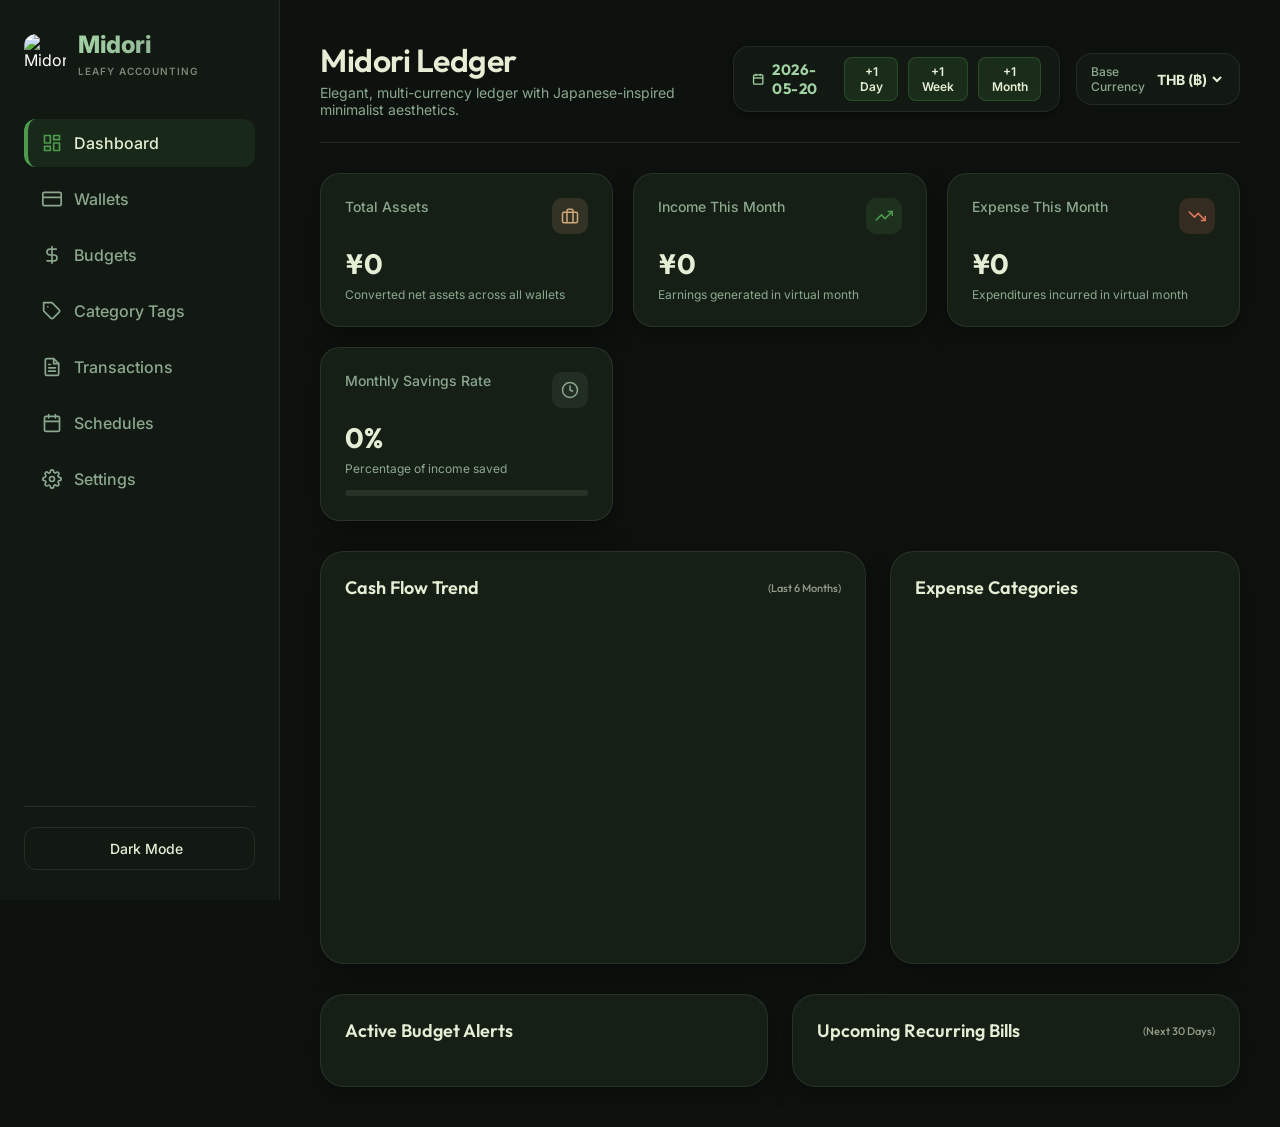
==== android-app/app/src/main/assets/index.html @ ab78cd18 "Update: favicon branding and responsive collapsible mobile sidebar" ====
<!DOCTYPE html>
<html lang="en">
<head>
  <meta charset="UTF-8">
  <meta name="viewport" content="width=device-width, initial-scale=1.0">
  <title>Midori — Premium Japanese-Style Finance Ledger</title>
  <link rel="icon" type="image/png" href="image/midori.png">
  <link rel="shortcut icon" type="image/png" href="image/midori.png">
  
  <!-- Progressive Web App Settings -->
  <link rel="manifest" href="manifest.json">
  <meta name="theme-color" content="#2d5a27">
  
  <!-- Apple Web App Standalone Mode Support -->
  <meta name="apple-mobile-web-app-capable" content="yes">
  <meta name="apple-mobile-web-app-status-bar-style" content="black-translucent">
  <meta name="apple-mobile-web-app-title" content="Midori">
  <link rel="apple-touch-icon" href="image/midori.png">

  <!-- Beautiful Typography and Visual Customization -->
  <link rel="stylesheet" href="css/style.css">
  <!-- Chart.js for High-Fidelity Interactive Visualizations -->
  <script src="https://cdn.jsdelivr.net/npm/chart.js"></script>
</head>
<body>

  <div id="appContainer">
    <!-- Sidebar Backdrop Overlay -->
    <div id="sidebarOverlay" class="sidebar-overlay"></div>

    <!-- Sidebar Navigation -->
    <aside>
      <div>
        <div class="brand">
          <div style="display: flex; align-items: center; gap: 12px; flex: 1;">
            <div class="brand-logo-container" style="background: none; box-shadow: none; padding: 0; display: flex; align-items: center; justify-content: center; width: 42px; height: 42px;">
              <img src="image/midori.png" alt="Midori Logo" style="width: 100%; height: 100%; object-fit: cover; border-radius: 12px;">
            </div>
            <div>
              <div class="brand-name">Midori</div>
              <span style="font-size: 10px; font-weight:600; opacity:0.5; letter-spacing:1px; text-transform:uppercase;">Leafy Accounting</span>
            </div>
          </div>
          <button id="mobileMenuClose" class="mobile-menu-close" aria-label="Close Navigation">
            <svg viewBox="0 0 24 24" width="20" height="20" stroke="currentColor" stroke-width="2.5" fill="none"><line x1="18" y1="6" x2="6" y2="18"></line><line x1="6" y1="6" x2="18" y2="18"></line></svg>
          </button>
        </div>

        <nav>
          <ul>
            <li>
              <a class="nav-link active" data-tab="dashboard">
                <svg viewBox="0 0 24 24" fill="none" stroke="currentColor" stroke-width="2" stroke-linecap="round" stroke-linejoin="round"><rect x="3" y="3" width="7" height="9"></rect><rect x="14" y="3" width="7" height="5"></rect><rect x="14" y="12" width="7" height="9"></rect><rect x="3" y="16" width="7" height="5"></rect></svg>
                <span>Dashboard</span>
              </a>
            </li>
            <li>
              <a class="nav-link" data-tab="wallets">
                <svg viewBox="0 0 24 24" fill="none" stroke="currentColor" stroke-width="2" stroke-linecap="round" stroke-linejoin="round"><rect x="1" y="4" width="22" height="16" rx="2" ry="2"></rect><line x1="1" y1="10" x2="23" y2="10"></line></svg>
                <span>Wallets</span>
              </a>
            </li>
            <li>
              <a class="nav-link" data-tab="budgets">
                <svg viewBox="0 0 24 24" fill="none" stroke="currentColor" stroke-width="2" stroke-linecap="round" stroke-linejoin="round"><path d="M12 2v20M17 5H9.5a3.5 3.5 0 0 0 0 7h5a3.5 3.5 0 0 1 0 7H6"></path></svg>
                <span>Budgets</span>
              </a>
            </li>
            <li>
              <a class="nav-link" data-tab="tags">
                <svg viewBox="0 0 24 24" fill="none" stroke="currentColor" stroke-width="2" stroke-linecap="round" stroke-linejoin="round"><path d="M20.59 13.41l-7.17 7.17a2 2 0 0 1-2.83 0L2 12V2h10l8.59 8.59a2 2 0 0 1 0 2.82z"></path><line x1="7" y1="7" x2="7.01" y2="7"></line></svg>
                <span>Category Tags</span>
              </a>
            </li>
            <li>
              <a class="nav-link" data-tab="ledger">
                <svg viewBox="0 0 24 24" fill="none" stroke="currentColor" stroke-width="2" stroke-linecap="round" stroke-linejoin="round"><path d="M14 2H6a2 2 0 0 0-2 2v16a2 2 0 0 0 2 2h12a2 2 0 0 0 2-2V8z"></path><polyline points="14 2 14 8 20 8"></polyline><line x1="16" y1="13" x2="8" y2="13"></line><line x1="16" y1="17" x2="8" y2="17"></line><polyline points="10 9 9 9 8 9"></polyline></svg>
                <span>Transactions</span>
              </a>
            </li>
            <li>
              <a class="nav-link" data-tab="schedules">
                <svg viewBox="0 0 24 24" fill="none" stroke="currentColor" stroke-width="2" stroke-linecap="round" stroke-linejoin="round"><rect x="3" y="4" width="18" height="18" rx="2" ry="2"></rect><line x1="16" y1="2" x2="16" y2="6"></line><line x1="8" y1="2" x2="8" y2="6"></line><line x1="3" y1="10" x2="21" y2="10"></line></svg>
                <span>Schedules</span>
              </a>
            </li>
            <li>
              <a class="nav-link" data-tab="settings">
                <svg viewBox="0 0 24 24" fill="none" stroke="currentColor" stroke-width="2" stroke-linecap="round" stroke-linejoin="round"><circle cx="12" cy="12" r="3"></circle><path d="M19.4 15a1.65 1.65 0 0 0 .33 1.82l.06.06a2 2 0 1 1-2.83 2.83l-.06-.06a1.65 1.65 0 0 0-1.82-.33 1.65 1.65 0 0 0-1 1.51V21a2 2 0 0 1-4 0v-.09A1.65 1.65 0 0 0 9 19.4a1.65 1.65 0 0 0-1.82.33l-.06.06a2 2 0 1 1-2.83-2.83l.06-.06a1.65 1.65 0 0 0 .33-1.82 1.65 1.65 0 0 0-1.51-1H3a2 2 0 0 1 0-4h.09A1.65 1.65 0 0 0 4.6 9a1.65 1.65 0 0 0-.33-1.82l-.06-.06a2 2 0 1 1 2.83-2.83l.06.06a1.65 1.65 0 0 0 1.82.33H9a1.65 1.65 0 0 0 1-1.51V3a2 2 0 0 1 4 0v.09a1.65 1.65 0 0 0 1 1.51 1.65 1.65 0 0 0 1.82-.33l.06-.06a2 2 0 1 1 2.83 2.83l-.06.06a1.65 1.65 0 0 0-.33 1.82V9a1.65 1.65 0 0 0 1.51 1H21a2 2 0 0 1 0 4h-.09a1.65 1.65 0 0 0-1.51 1z"></path></svg>
                <span>Settings</span>
              </a>
            </li>
          </ul>
        </nav>
      </div>

      <div class="sidebar-footer">
        <button class="theme-toggle-btn" id="themeToggleBtn">
          <span id="themeToggleIcon" style="display: inline-flex; align-items: center; justify-content: center; margin-right: 6px;"></span>
          <span id="themeToggleText">Dark Mode</span>
        </button>
      </div>
    </aside>

    <!-- Main Workspace -->
    <main>
      <!-- Common Top Header -->
      <header>
        <div class="header-title-section">
          <button id="mobileMenuToggle" class="mobile-menu-btn" aria-label="Toggle Navigation">
            <svg viewBox="0 0 24 24" width="24" height="24" stroke="currentColor" stroke-width="2.5" fill="none"><line x1="3" y1="12" x2="21" y2="12"></line><line x1="3" y1="6" x2="21" y2="6"></line><line x1="3" y1="18" x2="21" y2="18"></line></svg>
          </button>
          <div class="header-title-text">
            <h1>Midori Ledger</h1>
            <p>Elegant, multi-currency ledger with Japanese-inspired minimalist aesthetics.</p>
          </div>
        </div>
        <div class="header-controls">
          <!-- Time Travel Controller -->
          <div class="time-travel-widget">
            <span class="date-badge">
              <svg viewBox="0 0 24 24" width="18" height="18" stroke="currentColor" stroke-width="2.5" fill="none"><rect x="3" y="4" width="18" height="18" rx="2" ry="2"></rect><line x1="16" y1="2" x2="16" y2="6"></line><line x1="8" y1="2" x2="8" y2="6"></line><line x1="3" y1="10" x2="21" y2="10"></line></svg>
              <span id="virtualDateDisplay">2026-05-20</span>
            </span>
            <button class="time-travel-btn" id="timeTravelBtn1" onclick="triggerTimeTravel(1)">+1 Day</button>
            <button class="time-travel-btn" id="timeTravelBtn7" onclick="triggerTimeTravel(7)">+1 Week</button>
            <button class="time-travel-btn" id="timeTravelBtn30" onclick="triggerTimeTravel(30)">+1 Month</button>
          </div>

          <!-- Base Currency Selector -->
          <div class="currency-selector-widget">
            <label for="baseCurrencySelect">Base Currency</label>
            <select id="baseCurrencySelect" class="currency-select" onchange="changeBaseCurrency(this.value)">
              <option value="THB">THB (฿)</option>
              <option value="USD">USD ($)</option>
              <option value="EUR">EUR (€)</option>
              <option value="CNY">CNY (¥)</option>
              <option value="JPY">JPY (¥)</option>
            </select>
          </div>
        </div>
      </header>

      <!-- ==========================================================================
           TAB: DASHBOARD
           ========================================================================== -->
      <div id="tab-dashboard" class="tab-content active">
        <!-- Metric Summary KPIs -->
        <div class="dashboard-summary-grid">
          <!-- Net Worth Card -->
          <div class="metric-card net-worth">
            <div class="metric-header">
              <span>Total Assets</span>
              <div class="metric-icon-circle">
                <svg viewBox="0 0 24 24" width="18" height="18" stroke="currentColor" stroke-width="2" fill="none"><rect x="2" y="7" width="20" height="14" rx="2" ry="2"></rect><path d="M16 21V5a2 2 0 0 0-2-2h-4a2 2 0 0 0-2 2v16"></path></svg>
              </div>
            </div>
            <div class="metric-value" id="netWorthDisplay">¥0</div>
            <div class="metric-desc">Converted net assets across all wallets</div>
          </div>

          <!-- Monthly Income Card -->
          <div class="metric-card income">
            <div class="metric-header">
              <span>Income This Month</span>
              <div class="metric-icon-circle">
                <svg viewBox="0 0 24 24" width="18" height="18" stroke="currentColor" stroke-width="2" fill="none"><polyline points="23 6 13.5 15.5 8.5 10.5 1 18"></polyline><polyline points="17 6 23 6 23 12"></polyline></svg>
              </div>
            </div>
            <div class="metric-value" id="monthlyIncomeDisplay">¥0</div>
            <div class="metric-desc" id="incomeGrowthText">Earnings generated in virtual month</div>
          </div>

          <!-- Monthly Expense Card -->
          <div class="metric-card expense">
            <div class="metric-header">
              <span>Expense This Month</span>
              <div class="metric-icon-circle">
                <svg viewBox="0 0 24 24" width="18" height="18" stroke="currentColor" stroke-width="2" fill="none"><polyline points="23 18 13.5 8.5 8.5 13.5 1 6"></polyline><polyline points="17 18 23 18 23 12"></polyline></svg>
              </div>
            </div>
            <div class="metric-value" id="monthlyExpenseDisplay">¥0</div>
            <div class="metric-desc" id="expenseGrowthText">Expenditures incurred in virtual month</div>
          </div>

          <!-- Savings Progress Card -->
          <div class="metric-card">
            <div class="metric-header">
              <span>Monthly Savings Rate</span>
              <div class="metric-icon-circle">
                <svg viewBox="0 0 24 24" width="18" height="18" stroke="currentColor" stroke-width="2" fill="none"><circle cx="12" cy="12" r="10"></circle><polyline points="12 6 12 12 16 14"></polyline></svg>
              </div>
            </div>
            <div class="metric-value" id="savingsRateDisplay">0%</div>
            <div class="metric-desc">Percentage of income saved</div>
            <div class="metric-progress-container">
              <div class="metric-progress-bar">
                <div class="metric-progress-fill status-safe" id="savingsRateProgress" style="width: 0%"></div>
              </div>
            </div>
          </div>
        </div>

        <!-- Charts Dashboard -->
        <div class="dashboard-charts-section">
          <!-- Main Line Trend Card -->
          <div class="chart-card">
            <h3>Cash Flow Trend <span style="font-size:11px; font-weight:500; opacity:0.6;">(Last 6 Months)</span></h3>
            <div class="chart-container-large">
              <canvas id="trendChart"></canvas>
            </div>
          </div>

          <!-- Expense Segment Donut -->
          <div class="chart-card">
            <h3>Expense Categories</h3>
            <div class="chart-container-medium">
              <canvas id="expenseDonut"></canvas>
            </div>
          </div>
        </div>

        <!-- Quick actions / Recent Transactions row -->
        <div style="display: grid; grid-template-columns: 1fr 1fr; gap: 24px;">
          <!-- Active budgets warnings -->
          <div class="chart-card">
            <h3 style="margin-bottom:12px;">Active Budget Alerts</h3>
            <div id="dashboardBudgetAlerts" style="display: flex; flex-direction: column; gap: 12px;">
              <!-- Budgets will be generated dynamically -->
            </div>
          </div>
          
          <!-- Upcoming recurring items forecast -->
          <div class="chart-card">
            <h3>Upcoming Recurring Bills <span style="font-size:11px; font-weight:500; opacity:0.6;">(Next 30 Days)</span></h3>
            <div id="dashboardForecastEvents" style="display: flex; flex-direction: column; gap: 12px;">
              <!-- Loaded dynamically -->
            </div>
          </div>
        </div>
      </div>

      <!-- ==========================================================================
           TAB: WALLETS
           ========================================================================== -->
      <div id="tab-wallets" class="tab-content">
        <div class="section-header">
          <h2>Wallets Management</h2>
          <button class="add-btn" onclick="openModal('modalWallet')">
            <svg viewBox="0 0 24 24" width="18" height="18" stroke="currentColor" stroke-width="2.5" fill="none"><line x1="12" y1="5" x2="12" y2="19"></line><line x1="5" y1="12" x2="19" y2="12"></line></svg>
            Add New Wallet
          </button>
        </div>
        <div class="wallets-carousel" id="walletsContainer">
          <!-- Loaded dynamically -->
        </div>
      </div>

      <!-- ==========================================================================
           TAB: BUDGETS
           ========================================================================== -->
      <div id="tab-budgets" class="tab-content">
        <div class="section-header">
          <h2>Monthly Budgets</h2>
        </div>
        
        <div class="budgets-grid" id="budgetsContainer">
          <!-- Loaded dynamically -->
        </div>
      </div>

      <!-- ==========================================================================
           TAB: CATEGORY TAGS
           ========================================================================== -->
      <div id="tab-tags" class="tab-content">
        <div class="section-header">
          <h2>Category Tags</h2>
          <button class="add-btn" onclick="openModal('modalCategory')">
            <svg viewBox="0 0 24 24" width="18" height="18" stroke="currentColor" stroke-width="2.5" fill="none"><line x1="12" y1="5" x2="12" y2="19"></line><line x1="5" y1="12" x2="19" y2="12"></line></svg>
            Create New Tag
          </button>
        </div>
        
        <div class="budgets-grid" id="tagsContainer">
          <!-- Loaded dynamically -->
        </div>
      </div>

      <!-- ==========================================================================
           TAB: TRANSACTION LEDGER
           ========================================================================== -->
      <div id="tab-ledger" class="tab-content">
        <div class="section-header">
          <h2>Ledger History</h2>
          <button class="add-btn" onclick="openModal('modalTransaction')">
            <svg viewBox="0 0 24 24" width="18" height="18" stroke="currentColor" stroke-width="2.5" fill="none"><line x1="12" y1="5" x2="12" y2="19"></line><line x1="5" y1="12" x2="19" y2="12"></line></svg>
            Record Transaction
          </button>
        </div>

        <!-- Filters Bar -->
        <div class="ledger-filter-bar">
          <div class="input-group">
            <label for="filterSearch">Search Description</label>
            <input type="text" id="filterSearch" class="form-control" placeholder="Search noodles, rent..." oninput="renderLedger()">
          </div>
          <div class="input-group">
            <label for="filterWallet">Wallet</label>
            <select id="filterWallet" class="form-control" onchange="renderLedger()">
              <option value="all">All Wallets</option>
              <!-- Populated dynamically -->
            </select>
          </div>
          <div class="input-group">
            <label for="filterTag">Category Tag</label>
            <select id="filterTag" class="form-control" onchange="renderLedger()">
              <option value="all">All Categories</option>
              <!-- Populated dynamically -->
            </select>
          </div>
          <div class="input-group">
            <label for="filterType">Type</label>
            <select id="filterType" class="form-control" onchange="renderLedger()">
              <option value="all">Income & Expense</option>
              <option value="income">Income Only</option>
              <option value="expense">Expense Only</option>
            </select>
          </div>
        </div>

        <!-- Ledger Entries Table -->
        <div class="ledger-table-container">
          <table class="ledger-table">
            <thead>
              <tr>
                <th>Date</th>
                <th>Transaction</th>
                <th>Category Tag</th>
                <th>Wallet</th>
                <th>Amount</th>
                <th style="width: 50px;"></th>
              </tr>
            </thead>
            <tbody id="ledgerTableBody">
              <!-- Entries populated dynamically -->
            </tbody>
          </table>
          <div id="ledgerEmptyState" class="empty-placeholder" style="display: none;">
            <svg viewBox="0 0 24 24" fill="none" stroke="currentColor" stroke-width="2"><circle cx="12" cy="12" r="10"></circle><line x1="8" y1="12" x2="16" y2="12"></line></svg>
            <span>No transactions matching criteria are logged. Record a new transaction!</span>
          </div>
        </div>
      </div>

      <!-- ==========================================================================
           TAB: RECURRENCE SCHEDULES
           ========================================================================== -->
      <div id="tab-schedules" class="tab-content">
        <div class="section-header">
          <h2>Recurrence Schedules</h2>
          <button class="add-btn" onclick="openModal('modalSchedule')">
            <svg viewBox="0 0 24 24" width="18" height="18" stroke="currentColor" stroke-width="2.5" fill="none"><line x1="12" y1="5" x2="12" y2="19"></line><line x1="5" y1="12" x2="19" y2="12"></line></svg>
            Add Recurring Schedule
          </button>
        </div>

        <div class="schedules-list" id="schedulesContainer">
          <!-- Loaded dynamically -->
        </div>
      </div>

      <!-- ==========================================================================
           TAB: SETTINGS
           ========================================================================== -->
      <div id="tab-settings" class="tab-content">
        <h2>App Configuration</h2>
        
        <div class="settings-group">
          <h3>High Fidelity Mock Data</h3>
          <p>Instantly pre-populate your ledger with 45 days of rich, multi-currency financial mock data, categories, and active schedules to preview charts and budget alerts immediately.</p>
          <div class="settings-action-row">
            <button class="add-btn" onclick="loadMatchaMockData()">
              Generate Japanese Matcha Demo Data
            </button>
          </div>
        </div>

        <div class="settings-group">
          <h3>Data Portability</h3>
          <p>Export your entire ledger configuration and transaction history to a localized JSON file or import a saved backup state.</p>
          <div class="settings-action-row">
            <button class="btn-secondary" onclick="triggerStateExport()">Export Backup JSON</button>
            <button class="btn-secondary" onclick="document.getElementById('importFileInput').click()">Import Backup JSON</button>
            <input type="file" id="importFileInput" style="display:none;" accept=".json" onchange="triggerStateImport(event)">
          </div>
        </div>

        <div class="settings-group">
          <h3>Set to Default</h3>
          <p>Restore the app to its original factory state with default wallets, category tags, and core preferences. This will replace your current settings and data.</p>
          <div class="settings-action-row">
            <button class="btn-secondary" onclick="triggerDefaultReset()">Set to Default State</button>
          </div>
        </div>

        <div class="settings-group">
          <h3>Erase Database</h3>
          <p style="color:var(--autumn-terracotta);">Warning: This action will completely erase all wallets, transactions, tags, budgets, and histories saved in LocalStorage and reset the database to a completely empty clean slate.</p>
          <div class="settings-action-row">
            <button class="btn-danger" onclick="triggerStateReset()">Reset to Blank Slate</button>
          </div>
        </div>
      </div>
    </main>
  </div>

  <!-- ==========================================================================
       MODAL: RECORD TRANSACTION
       ========================================================================== -->
  <div class="modal-overlay" id="modalTransaction">
    <div class="modal-window">
      <div class="modal-header">
        <h3>Record Transaction</h3>
        <button class="modal-close-btn" onclick="closeModal('modalTransaction')">
          <svg viewBox="0 0 24 24" width="20" height="20" stroke="currentColor" stroke-width="2" fill="none"><line x1="18" y1="6" x2="6" y2="18"></line><line x1="6" y1="6" x2="18" y2="18"></line></svg>
        </button>
      </div>
      <form class="modal-form" id="transactionForm" onsubmit="submitTransactionForm(event)">
        <!-- Row 1: Type & Amount -->
        <div class="form-row">
          <div class="input-group">
            <label for="txType">Type</label>
            <select id="txType" class="form-control" onchange="syncTransactionCategoryOptions()" required>
              <option value="expense">Expense</option>
              <option value="income">Income</option>
            </select>
          </div>
          <div class="input-group">
            <label for="txAmount">Amount</label>
            <input type="number" id="txAmount" class="form-control" placeholder="0.00" min="0.01" step="any" required>
          </div>
        </div>

        <!-- Row 2: Title Description -->
        <div class="input-group">
          <label for="txTitle">Title Description</label>
          <input type="text" id="txTitle" class="form-control" placeholder="Matcha Tea, Ramen Lunch..." required>
        </div>

        <!-- Row 3: Wallet & Custom Currency Select (Multi-currency purchase) -->
        <div class="form-row">
          <div class="input-group">
            <label for="txWallet">Wallet</label>
            <select id="txWallet" class="form-control" onchange="syncTransactionCurrencyDefault()" required>
              <!-- Loaded dynamically -->
            </select>
          </div>
          <div class="input-group">
            <label for="txCurrency">Tx Currency</label>
            <select id="txCurrency" class="form-control" required>
              <option value="JPY">JPY (¥)</option>
              <option value="USD">USD ($)</option>
              <option value="THB">THB (฿)</option>
              <option value="EUR">EUR (€)</option>
              <option value="CNY">CNY (¥)</option>
            </select>
          </div>
        </div>

        <!-- Row 4: Category Tag & Transaction Date -->
        <div class="form-row">
          <div class="input-group">
            <label for="txCategory">Category Tag</label>
            <select id="txCategory" class="form-control" required>
              <!-- Loaded dynamically -->
            </select>
          </div>
          <div class="input-group">
            <label for="txDate">Transaction Date</label>
            <input type="date" id="txDate" class="form-control" required>
          </div>
        </div>

        <!-- Row 5: Short Note -->
        <div class="input-group">
          <label for="txNote">Short Note</label>
          <input type="text" id="txNote" class="form-control" placeholder="Optional details...">
        </div>

        <button type="submit" class="form-submit-btn">Save Ledger Entry</button>
      </form>
    </div>
  </div>

  <!-- ==========================================================================
       MODAL: ADD WALLET
       ========================================================================== -->
  <div class="modal-overlay" id="modalWallet">
    <div class="modal-window">
      <div class="modal-header">
        <h3>Create Wallet Card</h3>
        <button class="modal-close-btn" onclick="closeModal('modalWallet')">
          <svg viewBox="0 0 24 24" width="20" height="20" stroke="currentColor" stroke-width="2" fill="none"><line x1="18" y1="6" x2="6" y2="18"></line><line x1="6" y1="6" x2="18" y2="18"></line></svg>
        </button>
      </div>
      <form class="modal-form" id="walletForm" onsubmit="submitWalletForm(event)">
        <div class="input-group">
          <label for="walletName">Wallet Card Name</label>
          <input type="text" id="walletName" class="form-control" placeholder="E.g., Chase Bank, cash Pocket" required>
        </div>

        <div class="form-row">
          <div class="input-group">
            <label for="walletCurrency">Currency</label>
            <select id="walletCurrency" class="form-control" required>
              <option value="JPY">JPY (¥)</option>
              <option value="USD">USD ($)</option>
              <option value="THB">THB (฿)</option>
              <option value="EUR">EUR (€)</option>
              <option value="CNY">CNY (¥)</option>
            </select>
          </div>
          <div class="input-group">
            <label for="walletType">Card Type</label>
            <select id="walletType" class="form-control" required>
              <option value="Cash">Cash</option>
              <option value="Debit Card">Debit Card</option>
              <option value="Credit Card">Credit Card</option>
              <option value="Savings">Savings Account</option>
              <option value="Investment">Investment Ledger</option>
            </select>
          </div>
        </div>

        <div class="input-group">
          <label for="walletBalance">Opening Balance</label>
          <input type="number" id="walletBalance" class="form-control" placeholder="0.00" value="0" step="any" required>
        </div>

        <div class="input-group">
          <label>Wallet Theme Card Design</label>
          <div class="color-picker-grid" id="walletColorPicker">
            <div class="color-option selected" style="background: #2d5a27;" data-color="#2d5a27"></div>
            <div class="color-option" style="background: #5a7d5b;" data-color="#5a7d5b"></div>
            <div class="color-option" style="background: #8ba88f;" data-color="#8ba88f"></div>
            <div class="color-option" style="background: #a2a86c;" data-color="#a2a86c"></div>
            <div class="color-option" style="background: #5e665c;" data-color="#5e665c"></div>
            <div class="color-option" style="background: #cfa87b;" data-color="#cfa87b"></div>
          </div>
        </div>

        <button type="submit" class="form-submit-btn">Create Wallet Card</button>
      </form>
    </div>
  </div>

  <!-- ==========================================================================
       MODAL: EDIT WALLET
       ========================================================================== -->
  <div class="modal-overlay" id="modalEditWallet">
    <div class="modal-window">
      <div class="modal-header">
        <h3>Edit Wallet Card</h3>
        <button class="modal-close-btn" onclick="closeModal('modalEditWallet')">
          <svg viewBox="0 0 24 24" width="20" height="20" stroke="currentColor" stroke-width="2" fill="none"><line x1="18" y1="6" x2="6" y2="18"></line><line x1="6" y1="6" x2="18" y2="18"></line></svg>
        </button>
      </div>
      <form class="modal-form" id="editWalletForm" onsubmit="submitEditWalletForm(event)">
        <input type="hidden" id="editWalletId">
        <div class="input-group">
          <label for="editWalletName">Wallet Card Name</label>
          <input type="text" id="editWalletName" class="form-control" placeholder="E.g., Chase Bank, cash Pocket" required>
        </div>

        <div class="form-row">
          <div class="input-group">
            <label for="editWalletCurrency">Currency</label>
            <select id="editWalletCurrency" class="form-control" required>
              <option value="JPY">JPY (¥)</option>
              <option value="USD">USD ($)</option>
              <option value="THB">THB (฿)</option>
              <option value="EUR">EUR (€)</option>
              <option value="CNY">CNY (¥)</option>
            </select>
          </div>
          <div class="input-group">
            <label for="editWalletType">Card Type</label>
            <select id="editWalletType" class="form-control" required>
              <option value="Cash">Cash</option>
              <option value="Debit Card">Debit Card</option>
              <option value="Credit Card">Credit Card</option>
              <option value="Savings">Savings Account</option>
              <option value="Investment">Investment Ledger</option>
            </select>
          </div>
        </div>

        <div class="input-group">
          <label for="editWalletBalance">Opening Balance</label>
          <input type="number" id="editWalletBalance" class="form-control" placeholder="0.00" step="any" required>
        </div>

        <div class="input-group">
          <label>Wallet Theme Card Design</label>
          <div class="color-picker-grid" id="editWalletColorPicker">
            <div class="color-option" style="background: #2d5a27;" data-color="#2d5a27"></div>
            <div class="color-option" style="background: #5a7d5b;" data-color="#5a7d5b"></div>
            <div class="color-option" style="background: #8ba88f;" data-color="#8ba88f"></div>
            <div class="color-option" style="background: #a2a86c;" data-color="#a2a86c"></div>
            <div class="color-option" style="background: #5e665c;" data-color="#5e665c"></div>
            <div class="color-option" style="background: #cfa87b;" data-color="#cfa87b"></div>
          </div>
        </div>

        <button type="submit" class="form-submit-btn">Save Wallet Changes</button>
      </form>
    </div>
  </div>

  <!-- ==========================================================================
       MODAL: CREATE TAG / BUDGET
       ========================================================================== -->
  <div class="modal-overlay" id="modalCategory">
    <div class="modal-window">
      <div class="modal-header">
        <h3>Create Tag & Monthly Budget</h3>
        <button class="modal-close-btn" onclick="closeModal('modalCategory')">
          <svg viewBox="0 0 24 24" width="20" height="20" stroke="currentColor" stroke-width="2" fill="none"><line x1="18" y1="6" x2="6" y2="18"></line><line x1="6" y1="6" x2="18" y2="18"></line></svg>
        </button>
      </div>
      <form class="modal-form" id="categoryForm" onsubmit="submitCategoryForm(event)">
        <div class="form-row">
          <div class="input-group">
            <label for="catType">Classification</label>
            <select id="catType" class="form-control" onchange="syncCategoryFormBudgetState()" required>
              <option value="expense">Expense Tag</option>
              <option value="income">Income Tag</option>
            </select>
          </div>
          <div class="input-group">
            <label for="catIcon">Icon Motif</label>
            <select id="catIcon" class="form-control" required>
              <option value="leaf">🍃 Leaf</option>
              <option value="utensils">🍽️ Food Utensils</option>
              <option value="shoppingCart">🛒 Shopping Cart</option>
              <option value="shoppingBag">🛍️ Shopping Bag</option>
              <option value="home">🏠 Home Rent</option>
              <option value="car">🚗 Car Commute</option>
              <option value="film">🎬 Movie Leisure</option>
              <option value="briefcase">💼 Briefcase Job</option>
              <option value="trendUp">📈 Trend Upwards</option>
            </select>
          </div>
        </div>

        <div class="input-group">
          <label for="catName">Tag Name</label>
          <input type="text" id="catName" class="form-control" placeholder="E.g., Ramen Dinners, Subscriptions" required>
        </div>

        <div class="input-group" id="categoryBudgetGroup">
          <label for="catBudget">Monthly Limit Budget Amount <span style="font-size:10px; font-weight:400; color:var(--text-muted);">(Optional - Set in Base Currency)</span></label>
          <input type="number" id="catBudget" class="form-control" placeholder="Optional. e.g. 20000" min="0" step="any">
        </div>

        <div class="input-group">
          <label>Tag Identity Color</label>
          <div class="color-picker-grid" id="catColorPicker">
            <div class="color-option selected" style="background: #5a7d5b;" data-color="#5a7d5b"></div>
            <div class="color-option" style="background: #2d5a27;" data-color="#2d5a27"></div>
            <div class="color-option" style="background: #8bb38f;" data-color="#8bb38f"></div>
            <div class="color-option" style="background: #aabfa9;" data-color="#aabfa9"></div>
            <div class="color-option" style="background: #a2a86c;" data-color="#a2a86c"></div>
            <div class="color-option" style="background: #5e665c;" data-color="#5e665c"></div>
          </div>
        </div>

        <button type="submit" class="form-submit-btn">Save New Tag</button>
      </form>
    </div>
  </div>

  <!-- ==========================================================================
       MODAL: CREATE RECURRING SCHEDULE
       ========================================================================== -->
  <div class="modal-overlay" id="modalSchedule">
    <div class="modal-window">
      <div class="modal-header">
        <h3>Create Recurring Schedule</h3>
        <button class="modal-close-btn" onclick="closeModal('modalSchedule')">
          <svg viewBox="0 0 24 24" width="20" height="20" stroke="currentColor" stroke-width="2" fill="none"><line x1="18" y1="6" x2="6" y2="18"></line><line x1="6" y1="6" x2="18" y2="18"></line></svg>
        </button>
      </div>
      <form class="modal-form" id="scheduleForm" onsubmit="submitScheduleForm(event)">
        <div class="form-row">
          <div class="input-group">
            <label for="schedType">Type</label>
            <select id="schedType" class="form-control" onchange="syncScheduleCategoryOptions()" required>
              <option value="expense">Expense Bill</option>
              <option value="income">Income Deposit</option>
            </select>
          </div>
          <div class="input-group">
            <label for="schedAmount">Recurring Amount</label>
            <input type="number" id="schedAmount" class="form-control" placeholder="0.00" min="0.01" step="any" required>
          </div>
        </div>

        <div class="input-group">
          <label for="schedTitle">Schedule Title</label>
          <input type="text" id="schedTitle" class="form-control" placeholder="Netflix Subscription, Salary Deposit..." required>
        </div>

        <div class="form-row">
          <div class="input-group">
            <label for="schedWallet">Billing Wallet</label>
            <select id="schedWallet" class="form-control" required>
              <!-- Loaded dynamically -->
            </select>
          </div>
          <div class="input-group">
            <label for="schedCategory">Category Tag</label>
            <select id="schedCategory" class="form-control" required>
              <!-- Loaded dynamically -->
            </select>
          </div>
        </div>

        <div class="form-row">
          <div class="input-group">
            <label for="schedFrequency">Frequency</label>
            <select id="schedFrequency" class="form-control" required>
              <option value="daily">Daily</option>
              <option value="weekly">Weekly</option>
              <option value="monthly" selected>Monthly</option>
              <option value="yearly">Yearly</option>
            </select>
          </div>
          <div class="input-group">
            <label for="schedStartDate">First Occurrence Date</label>
            <input type="date" id="schedStartDate" class="form-control" required>
          </div>
        </div>

        <button type="submit" class="form-submit-btn">Initiate Recurring Schedule</button>
      </form>
    </div>
  </div>

  <!-- Core Javascript Engines -->
  <script src="js/state.js"></script>
  <script src="js/scheduler.js"></script>
  <script src="js/charts.js"></script>
  <script src="js/app.js"></script>
  
  <!-- PWA Service Worker Registration -->
  <script>
    if ('serviceWorker' in navigator) {
      window.addEventListener('load', () => {
        navigator.serviceWorker.register('./sw.js')
          .then((reg) => console.log('Midori Service Worker registered successfully:', reg.scope))
          .catch((err) => console.error('Midori Service Worker registration failed:', err));
      });
    }
  </script>
</body>
</html>
---- android-app/app/src/main/assets/css/style.css ----
@import url('https://fonts.googleapis.com/css2?family=Inter:wght@300;400;500;600;700&family=Outfit:wght@300;400;500;600;700;800&family=Noto+Serif+JP:wght@400;600;700&display=swap');

/* ==========================================================================
   Design Tokens & Theme Variables (Midori Leafy-Green Style)
   ========================================================================== */
:root {
  /* Common Brand Colors */
  --green-forest: #1e381b;     /* Deep stone forest */
  --green-matcha: #4d9c4e;     /* Vibrant tea green */
  --green-sage: #8ba88f;       /* Calming soft sage */
  --green-mint: #a2d2a4;       /* Neon leaf accents */
  --autumn-terracotta: #e07a5f;/* Outgoings accent */
  --bamboo-gold: #cfa87b;      /* Warm wood/gold highlights */
  --stone-charcoal: #181d18;   /* Dark base stone */
  --paper-soft: #fcfdfa;       /* Light base paper */

  /* Dark Theme Variables (Default) */
  --bg-primary: #0e120e;
  --bg-secondary: #161e16;
  --bg-card: rgba(26, 38, 27, 0.7);
  --border-color: rgba(139, 168, 143, 0.15);
  --border-glow: rgba(77, 156, 78, 0.3);
  --text-main: #e6edd5;
  --text-muted: #8ba88f;
  --text-dark: #0e120e;
  
  --glass-bg: rgba(22, 30, 22, 0.65);
  --glass-border: rgba(139, 168, 143, 0.12);
  --shadow-color: rgba(0, 0, 0, 0.4);
  
  --card-gradient-1: linear-gradient(135deg, #1b381a 0%, #3a6839 100%);
  --card-gradient-2: linear-gradient(135deg, #2b453a 0%, #588775 100%);
  --card-gradient-3: linear-gradient(135deg, #515437 0%, #878c58 100%);
  
  --transition-speed: 0.3s;
}

/* Light Theme Variables */
body.light-theme {
  --bg-primary: #f2f5f1;
  --bg-secondary: #e5ebe4;
  --bg-card: rgba(255, 255, 255, 0.85);
  --border-color: rgba(45, 90, 47, 0.12);
  --border-glow: rgba(77, 156, 78, 0.25);
  --text-main: #1c2a1b;
  --text-muted: #5a735c;
  --text-dark: #ffffff;
  
  --glass-bg: rgba(255, 255, 255, 0.75);
  --glass-border: rgba(45, 90, 47, 0.08);
  --shadow-color: rgba(45, 90, 47, 0.08);
  
  --card-gradient-1: linear-gradient(135deg, #3d6a3c 0%, #5e955d 100%);
  --card-gradient-2: linear-gradient(135deg, #4b7465 0%, #76a895 100%);
  --card-gradient-3: linear-gradient(135deg, #747954 0%, #a4aa7e 100%);
}

/* ==========================================================================
   Base Styles & Reset
   ========================================================================== */
* {
  margin: 0;
  padding: 0;
  box-sizing: border-box;
}

body {
  font-family: 'Inter', sans-serif;
  background-color: var(--bg-primary);
  color: var(--text-main);
  min-height: 100vh;
  display: flex;
  overflow-x: hidden;
  transition: background-color var(--transition-speed), color var(--transition-speed);
}

h1, h2, h3, h4, .font-title {
  font-family: 'Outfit', sans-serif;
  font-weight: 600;
}

.kanji-sub {
  font-family: 'Noto Serif JP', serif;
  font-size: 0.85em;
  opacity: 0.6;
  margin-left: 4px;
}

button, input, select, textarea {
  font-family: inherit;
  color: inherit;
}

/* Custom Scrollbar */
::-webkit-scrollbar {
  width: 8px;
  height: 8px;
}
::-webkit-scrollbar-track {
  background: var(--bg-primary);
}
::-webkit-scrollbar-thumb {
  background: var(--border-color);
  border-radius: 4px;
}
::-webkit-scrollbar-thumb:hover {
  background: var(--green-sage);
}

/* ==========================================================================
   Layout Structure
   ========================================================================== */
#appContainer {
  display: flex;
  width: 100%;
  max-width: 1600px;
  margin: 0 auto;
  min-height: 100vh;
}

/* Sidebar Styling */
aside {
  width: 280px;
  background: var(--glass-bg);
  backdrop-filter: blur(16px);
  -webkit-backdrop-filter: blur(16px);
  border-right: 1px solid var(--glass-border);
  padding: 30px 24px;
  display: flex;
  flex-direction: column;
  justify-content: space-between;
  position: sticky;
  top: 0;
  height: 100vh;
  z-index: 10;
  transition: background var(--transition-speed), border var(--transition-speed);
}

.brand {
  display: flex;
  align-items: center;
  gap: 12px;
  margin-bottom: 40px;
}

.brand-logo-container {
  background: linear-gradient(135deg, var(--green-matcha), var(--green-forest));
  width: 42px;
  height: 42px;
  border-radius: 12px;
  display: flex;
  align-items: center;
  justify-content: center;
  color: #fff;
  box-shadow: 0 4px 12px var(--border-glow);
}

.brand-name {
  font-size: 24px;
  font-weight: 800;
  letter-spacing: -0.5px;
  background: linear-gradient(to right, var(--green-mint), var(--green-sage));
  -webkit-background-clip: text;
  -webkit-text-fill-color: transparent;
}

body.light-theme .brand-name {
  background: linear-gradient(to right, var(--green-forest), var(--green-matcha));
  -webkit-background-clip: text;
  -webkit-text-fill-color: transparent;
}

nav ul {
  list-style: none;
}

nav li {
  margin-bottom: 8px;
}

.nav-link {
  display: flex;
  align-items: center;
  gap: 12px;
  padding: 14px 18px;
  border-radius: 12px;
  text-decoration: none;
  font-weight: 500;
  color: var(--text-muted);
  cursor: pointer;
  transition: all 0.25s ease;
}

.nav-link:hover, .nav-link.active {
  color: var(--text-main);
  background: rgba(77, 156, 78, 0.12);
  border-left: 4px solid var(--green-matcha);
  padding-left: 14px;
}

.nav-link svg {
  width: 20px;
  height: 20px;
  stroke-width: 2;
  transition: stroke var(--transition-speed);
}

.nav-link.active svg {
  stroke: var(--green-matcha);
}

.sidebar-footer {
  margin-top: auto;
  border-top: 1px solid var(--border-color);
  padding-top: 20px;
}

/* Theme Switcher Button */
.theme-toggle-btn {
  display: flex;
  align-items: center;
  justify-content: center;
  gap: 8px;
  width: 100%;
  padding: 12px;
  border-radius: 12px;
  border: 1px solid var(--border-color);
  background: transparent;
  cursor: pointer;
  font-size: 14px;
  font-weight: 500;
  transition: all 0.25s ease;
}

.theme-toggle-btn:hover {
  background: rgba(139, 168, 143, 0.08);
  border-color: var(--green-matcha);
}

/* Main Content Area */
main {
  flex: 1;
  padding: 40px;
  overflow-y: auto;
  display: flex;
  flex-direction: column;
  gap: 30px;
}

/* Header Area */
header {
  display: flex;
  justify-content: space-between;
  align-items: center;
  border-bottom: 1px solid var(--border-color);
  padding-bottom: 24px;
}

.header-title-section h1 {
  font-size: 32px;
  letter-spacing: -0.5px;
}

.header-title-section p {
  color: var(--text-muted);
  font-size: 14px;
  margin-top: 4px;
}

.header-controls {
  display: flex;
  align-items: center;
  gap: 16px;
}

/* Simulated Date Display Widget */
.time-travel-widget {
  display: flex;
  align-items: center;
  gap: 10px;
  background: var(--glass-bg);
  border: 1px solid var(--glass-border);
  padding: 10px 18px;
  border-radius: 16px;
  box-shadow: 0 4px 10px var(--shadow-color);
}

.date-badge {
  display: flex;
  align-items: center;
  gap: 8px;
  font-weight: 700;
  font-size: 15px;
  color: var(--green-mint);
  font-family: 'Outfit', sans-serif;
  letter-spacing: 0.5px;
}
body.light-theme .date-badge {
  color: var(--green-forest);
}

.time-travel-btn {
  background: rgba(77, 156, 78, 0.15);
  border: 1px solid rgba(77, 156, 78, 0.3);
  padding: 6px 12px;
  font-size: 12px;
  font-weight: 600;
  border-radius: 8px;
  cursor: pointer;
  display: flex;
  align-items: center;
  gap: 4px;
  transition: all 0.2s ease;
}

.time-travel-btn:hover {
  background: var(--green-matcha);
  color: #fff;
  box-shadow: 0 0 10px var(--border-glow);
}

/* Dashboard Base Currency Selector */
.currency-selector-widget {
  background: var(--glass-bg);
  border: 1px solid var(--glass-border);
  padding: 10px 14px;
  border-radius: 16px;
  display: flex;
  align-items: center;
  gap: 8px;
}

.currency-selector-widget label {
  font-size: 12px;
  color: var(--text-muted);
  font-weight: 500;
}

.currency-select {
  background: transparent;
  border: none;
  font-weight: 700;
  font-size: 14px;
  cursor: pointer;
  outline: none;
  color: var(--text-main);
}

/* ==========================================================================
   Dashboard Metrics
   ========================================================================== */
.dashboard-summary-grid {
  display: grid;
  grid-template-columns: repeat(auto-fit, minmax(260px, 1fr));
  gap: 20px;
}

.metric-card {
  background: var(--bg-card);
  border: 1px solid var(--border-color);
  border-radius: 20px;
  padding: 24px;
  position: relative;
  overflow: hidden;
  box-shadow: 0 8px 24px var(--shadow-color);
  transition: transform 0.25s, border-color 0.25s;
}

.metric-card:hover {
  transform: translateY(-4px);
  border-color: var(--green-matcha);
}

.metric-header {
  display: flex;
  justify-content: space-between;
  color: var(--text-muted);
  font-size: 14px;
  font-weight: 500;
  margin-bottom: 12px;
}

.metric-icon-circle {
  width: 36px;
  height: 36px;
  border-radius: 10px;
  display: flex;
  align-items: center;
  justify-content: center;
  background: rgba(139, 168, 143, 0.1);
  color: var(--green-sage);
}

.metric-card.net-worth .metric-icon-circle {
  background: rgba(207, 168, 123, 0.15);
  color: var(--bamboo-gold);
}

.metric-card.income .metric-icon-circle {
  background: rgba(77, 156, 78, 0.15);
  color: var(--green-matcha);
}

.metric-card.expense .metric-icon-circle {
  background: rgba(224, 122, 95, 0.15);
  color: var(--autumn-terracotta);
}

.metric-value {
  font-size: 28px;
  font-weight: 700;
  letter-spacing: -0.5px;
  font-family: 'Outfit', sans-serif;
  margin-bottom: 6px;
}

.metric-desc {
  font-size: 12px;
  color: var(--text-muted);
}

.metric-progress-container {
  margin-top: 14px;
  width: 100%;
}

.metric-progress-bar {
  height: 6px;
  background: var(--border-color);
  border-radius: 3px;
  overflow: hidden;
  position: relative;
}

.metric-progress-fill {
  height: 100%;
  border-radius: 3px;
  transition: width 0.5s ease-out;
}

/* ==========================================================================
   Visual Dashboard Analytics Section
   ========================================================================== */
.dashboard-charts-section {
  display: grid;
  grid-template-columns: 2fr 1fr;
  gap: 24px;
}

@media (max-width: 1100px) {
  .dashboard-charts-section {
    grid-template-columns: 1fr;
  }
}

.chart-card {
  background: var(--bg-card);
  border: 1px solid var(--border-color);
  border-radius: 24px;
  padding: 24px;
  box-shadow: 0 8px 24px var(--shadow-color);
}

.chart-card h3 {
  font-size: 18px;
  margin-bottom: 20px;
  display: flex;
  justify-content: space-between;
  align-items: center;
}

.chart-container-large {
  height: 320px;
  position: relative;
}

.chart-container-medium {
  height: 240px;
  position: relative;
}

/* ==========================================================================
   Components & Interactive Elements
   ========================================================================== */

/* Leafy Cards Carousel for Wallets */
.section-header {
  display: flex;
  justify-content: space-between;
  align-items: center;
  margin-bottom: 18px;
}

.section-header h2 {
  font-size: 22px;
}

.add-btn {
  background: var(--green-matcha);
  color: #fff;
  border: none;
  border-radius: 12px;
  padding: 10px 20px;
  font-weight: 600;
  cursor: pointer;
  display: flex;
  align-items: center;
  gap: 8px;
  box-shadow: 0 4px 12px var(--border-glow);
  transition: all 0.25s ease;
}

.add-btn:hover {
  background: var(--green-forest);
  transform: translateY(-2px);
}

.wallets-carousel {
  display: grid;
  grid-template-columns: repeat(auto-fill, minmax(300px, 1fr));
  gap: 20px;
  margin-bottom: 10px;
}

/* Premium Wallet Card Design */
.wallet-card {
  background: var(--card-gradient-1);
  border-radius: 20px;
  padding: 24px;
  color: #fff;
  position: relative;
  overflow: hidden;
  height: 180px;
  display: flex;
  flex-direction: column;
  justify-content: space-between;
  box-shadow: 0 10px 25px rgba(0, 0, 0, 0.25);
  transition: all 0.3s ease;
  cursor: pointer;
}

.wallet-card::before {
  content: '';
  position: absolute;
  top: -30%;
  right: -20%;
  width: 150px;
  height: 150px;
  border-radius: 50%;
  background: rgba(255, 255, 255, 0.05);
  pointer-events: none;
}

.wallet-card::after {
  content: '🍃';
  position: absolute;
  bottom: 10%;
  right: 8%;
  font-size: 60px;
  opacity: 0.12;
  pointer-events: none;
}

.wallet-card:hover {
  transform: translateY(-6px) scale(1.02);
  box-shadow: 0 15px 30px var(--border-glow);
}

.wallet-card-header {
  display: flex;
  justify-content: space-between;
  align-items: flex-start;
}

.wallet-name-label {
  font-size: 14px;
  opacity: 0.8;
  font-weight: 500;
}

.wallet-type-badge {
  font-size: 11px;
  background: rgba(255, 255, 255, 0.15);
  padding: 4px 8px;
  border-radius: 6px;
  font-weight: 600;
  letter-spacing: 0.5px;
}

.wallet-balance-display {
  font-size: 32px;
  font-weight: 700;
  font-family: 'Outfit', sans-serif;
  letter-spacing: -0.5px;
}

.wallet-card-footer {
  display: flex;
  justify-content: space-between;
  align-items: center;
  font-size: 13px;
  opacity: 0.8;
}

.wallet-delete-btn {
  background: transparent;
  border: none;
  color: rgba(255, 255, 255, 0.6);
  cursor: pointer;
  padding: 4px;
  border-radius: 4px;
  transition: all 0.2s;
}

.wallet-delete-btn:hover {
  color: #ff6b6b;
  background: rgba(255, 255, 255, 0.1);
}

/* ==========================================================================
   Budgets & Tags View
   ========================================================================== */
.budgets-grid {
  display: grid;
  grid-template-columns: repeat(auto-fill, minmax(320px, 1fr));
  gap: 20px;
}

.budget-card {
  background: var(--bg-card);
  border: 1px solid var(--border-color);
  border-radius: 18px;
  padding: 20px;
  box-shadow: 0 4px 15px var(--shadow-color);
  display: flex;
  flex-direction: column;
  gap: 14px;
}

.budget-info {
  display: flex;
  justify-content: space-between;
  align-items: center;
}

.budget-tag-pill {
  display: flex;
  align-items: center;
  gap: 8px;
  font-weight: 600;
  font-size: 14px;
}

.tag-icon-wrap {
  width: 32px;
  height: 32px;
  border-radius: 8px;
  display: flex;
  align-items: center;
  justify-content: center;
  color: #fff;
}

.budget-limits-numbers {
  text-align: right;
}

.budget-spent {
  font-size: 16px;
  font-weight: 700;
}

.budget-max {
  font-size: 12px;
  color: var(--text-muted);
}

.budget-progress-container {
  display: flex;
  flex-direction: column;
  gap: 6px;
}

.budget-progress-bar {
  height: 8px;
  background: var(--border-color);
  border-radius: 4px;
  overflow: hidden;
}

.budget-progress-fill {
  height: 100%;
  border-radius: 4px;
  transition: width 0.4s ease, background-color 0.4s ease;
}

.budget-alert-text {
  font-size: 11px;
  font-weight: 500;
  text-align: right;
}

/* Status colors for budgets */
.status-safe {
  background-color: var(--green-matcha);
  color: var(--green-matcha);
}
.status-warn {
  background-color: var(--bamboo-gold);
  color: var(--bamboo-gold);
}
.status-danger {
  background-color: var(--autumn-terracotta);
  color: var(--autumn-terracotta);
}

/* ==========================================================================
   Ledger Transaction History List
   ========================================================================== */
.ledger-filter-bar {
  background: var(--bg-card);
  border: 1px solid var(--border-color);
  border-radius: 20px;
  padding: 20px;
  display: grid;
  grid-template-columns: 2fr 1fr 1fr 1fr;
  gap: 16px;
  box-shadow: 0 4px 15px var(--shadow-color);
}

@media (max-width: 768px) {
  .ledger-filter-bar {
    grid-template-columns: 1fr;
  }
}

.input-group {
  display: flex;
  flex-direction: column;
  gap: 6px;
}

.input-group label {
  font-size: 12px;
  color: var(--text-muted);
  font-weight: 600;
}

.form-control {
  background: var(--bg-primary);
  border: 1px solid var(--border-color);
  border-radius: 10px;
  padding: 10px 14px;
  font-size: 14px;
  outline: none;
  transition: border-color 0.2s;
  width: 100%;
}

.form-control:focus {
  border-color: var(--green-matcha);
}

.ledger-table-container {
  background: var(--bg-card);
  border: 1px solid var(--border-color);
  border-radius: 24px;
  overflow: hidden;
  box-shadow: 0 8px 24px var(--shadow-color);
}

.ledger-table {
  width: 100%;
  border-collapse: collapse;
  text-align: left;
}

.ledger-table th {
  padding: 18px 24px;
  font-family: 'Outfit', sans-serif;
  font-size: 14px;
  color: var(--text-muted);
  border-bottom: 1px solid var(--border-color);
  background: rgba(139, 168, 143, 0.05);
}

.ledger-table td {
  padding: 18px 24px;
  border-bottom: 1px solid var(--border-color);
  font-size: 14px;
}

.ledger-table tr:last-child td {
  border-bottom: none;
}

.ledger-table tr:hover td {
  background: rgba(139, 168, 143, 0.03);
}

.tx-title-cell {
  display: flex;
  flex-direction: column;
  gap: 4px;
}

.tx-title-main {
  font-weight: 600;
}

.tx-title-note {
  font-size: 11px;
  color: var(--text-muted);
}

.tx-amount-cell {
  font-weight: 700;
  font-family: 'Outfit', sans-serif;
  font-size: 15px;
}

.amount-income {
  color: var(--green-matcha);
}

.amount-expense {
  color: var(--autumn-terracotta);
}

.badge-tag {
  display: inline-flex;
  align-items: center;
  gap: 6px;
  padding: 6px 12px;
  border-radius: 8px;
  font-size: 12px;
  font-weight: 600;
  background: rgba(139, 168, 143, 0.1);
}

.badge-wallet {
  display: inline-flex;
  padding: 4px 10px;
  border-radius: 6px;
  font-size: 11px;
  font-weight: 500;
  border: 1px solid var(--border-color);
  background: var(--bg-primary);
}

.action-btn-row {
  display: flex;
  gap: 8px;
}

.btn-icon-danger {
  background: transparent;
  border: none;
  color: var(--text-muted);
  cursor: pointer;
  padding: 6px;
  border-radius: 6px;
  transition: all 0.2s;
}

.btn-icon-danger:hover {
  color: #ff6b6b;
  background: rgba(255, 107, 107, 0.1);
}

/* Empty State Ledger Placeholder */
.empty-placeholder {
  padding: 60px;
  text-align: center;
  color: var(--text-muted);
  display: flex;
  flex-direction: column;
  align-items: center;
  gap: 16px;
}

.empty-placeholder svg {
  width: 48px;
  height: 48px;
  opacity: 0.4;
}

/* ==========================================================================
   Scheduled Recurrent Tasks Lists
   ========================================================================== */
.schedules-list {
  display: flex;
  flex-direction: column;
  gap: 16px;
}

.schedule-item {
  background: var(--bg-card);
  border: 1px solid var(--border-color);
  border-radius: 18px;
  padding: 20px 24px;
  display: flex;
  justify-content: space-between;
  align-items: center;
  box-shadow: 0 4px 15px var(--shadow-color);
  transition: transform 0.2s;
}

.schedule-item:hover {
  transform: translateX(4px);
  border-color: var(--green-matcha);
}

.schedule-meta {
  display: flex;
  align-items: center;
  gap: 20px;
}

.sched-frequency-badge {
  font-size: 11px;
  font-weight: 700;
  text-transform: uppercase;
  background: rgba(207, 168, 123, 0.2);
  color: var(--bamboo-gold);
  padding: 4px 8px;
  border-radius: 6px;
}

.sched-details {
  display: flex;
  flex-direction: column;
  gap: 4px;
}

.sched-title {
  font-weight: 600;
  font-size: 16px;
}

.sched-sub {
  font-size: 12px;
  color: var(--text-muted);
}

.sched-finances {
  display: flex;
  align-items: center;
  gap: 24px;
}

.sched-amount {
  font-size: 18px;
  font-weight: 700;
  font-family: 'Outfit', sans-serif;
}

/* ==========================================================================
   Modals & Popup Forms
   ========================================================================== */
.modal-overlay {
  position: fixed;
  top: 0;
  left: 0;
  width: 100vw;
  height: 100vh;
  background: rgba(14, 18, 14, 0.7);
  backdrop-filter: blur(8px);
  display: flex;
  align-items: center;
  justify-content: center;
  z-index: 100;
  opacity: 0;
  pointer-events: none;
  transition: opacity 0.3s ease;
}

.modal-overlay.active {
  opacity: 1;
  pointer-events: all;
}

.modal-window {
  background: var(--bg-card);
  border: 1px solid var(--border-color);
  border-radius: 24px;
  width: 90%;
  max-width: 500px;
  padding: 30px;
  box-shadow: 0 15px 40px rgba(0, 0, 0, 0.5);
  transform: scale(0.9);
  transition: transform 0.3s cubic-bezier(0.34, 1.56, 0.64, 1);
  max-height: 90vh;
  overflow-y: auto;
}

.modal-overlay.active .modal-window {
  transform: scale(1);
}

.modal-header {
  display: flex;
  justify-content: space-between;
  align-items: center;
  margin-bottom: 24px;
  border-bottom: 1px solid var(--border-color);
  padding-bottom: 12px;
}

.modal-header h3 {
  font-size: 20px;
}

.modal-close-btn {
  background: transparent;
  border: none;
  color: var(--text-muted);
  cursor: pointer;
  padding: 4px;
  border-radius: 4px;
  transition: color 0.2s;
}

.modal-close-btn:hover {
  color: #ff6b6b;
}

.modal-form {
  display: flex;
  flex-direction: column;
  gap: 18px;
}

.form-row {
  display: grid;
  grid-template-columns: 1fr 1fr;
  gap: 16px;
}

.form-checkbox-row {
  display: flex;
  align-items: center;
  gap: 8px;
  cursor: pointer;
  font-size: 13px;
  font-weight: 500;
  user-select: none;
}

.form-checkbox-row input {
  width: 16px;
  height: 16px;
  accent-color: var(--green-matcha);
}

.form-submit-btn {
  background: var(--green-matcha);
  color: #fff;
  border: none;
  border-radius: 12px;
  padding: 14px;
  font-weight: 700;
  cursor: pointer;
  transition: all 0.2s;
  box-shadow: 0 4px 10px var(--border-glow);
  margin-top: 10px;
}

.form-submit-btn:hover {
  background: var(--green-forest);
}

/* Color pickers */
.color-picker-grid {
  display: grid;
  grid-template-columns: repeat(6, 1fr);
  gap: 10px;
}

.color-option {
  height: 36px;
  border-radius: 8px;
  cursor: pointer;
  border: 2px solid transparent;
  transition: transform 0.2s;
}

.color-option:hover {
  transform: scale(1.1);
}

.color-option.selected {
  border-color: #fff;
  box-shadow: 0 0 10px rgba(255,255,255,0.4);
}

/* ==========================================================================
   Utility classes & Settings
   ========================================================================== */
.settings-group {
  background: var(--bg-card);
  border: 1px solid var(--border-color);
  border-radius: 20px;
  padding: 24px;
  box-shadow: 0 4px 15px var(--shadow-color);
  margin-bottom: 24px;
}

.settings-group h3 {
  font-size: 18px;
  margin-bottom: 12px;
}

.settings-group p {
  color: var(--text-muted);
  font-size: 14px;
  margin-bottom: 20px;
}

.settings-action-row {
  display: flex;
  gap: 12px;
  flex-wrap: wrap;
}

.btn-secondary {
  background: transparent;
  border: 1px solid var(--border-color);
  color: var(--text-main);
  padding: 12px 20px;
  border-radius: 12px;
  font-weight: 600;
  cursor: pointer;
  transition: all 0.2s;
}

.btn-secondary:hover {
  background: rgba(139, 168, 143, 0.08);
  border-color: var(--green-sage);
}

.btn-danger {
  background: transparent;
  border: 1px solid #ff6b6b;
  color: #ff6b6b;
  padding: 12px 20px;
  border-radius: 12px;
  font-weight: 600;
  cursor: pointer;
  transition: all 0.2s;
}

.btn-danger:hover {
  background: rgba(255, 107, 107, 0.1);
}

/* Text utility icons */
.icon {
  width: 18px;
  height: 18px;
  display: inline-block;
  vertical-align: middle;
}

/* Tab display toggles */
.tab-content {
  display: none;
  animation: fadeIn 0.4s ease;
}

.tab-content.active {
  display: flex;
  flex-direction: column;
  gap: 30px;
}

@keyframes fadeIn {
  from { opacity: 0; transform: translateY(10px); }
  to { opacity: 1; transform: translateY(0); }
}

/* ==========================================================================
   Favicon & Responsive Mobile Sidebar Overlay & Collapsible Controls
   ========================================================================== */
.mobile-menu-btn {
  display: none;
  background: var(--glass-bg);
  border: 1px solid var(--glass-border);
  color: var(--text-main);
  padding: 10px;
  border-radius: 12px;
  cursor: pointer;
  align-items: center;
  justify-content: center;
  box-shadow: 0 4px 10px var(--shadow-color);
  transition: all 0.25s ease;
}

.mobile-menu-btn:hover {
  border-color: var(--green-matcha);
  background: rgba(77, 156, 78, 0.1);
}

.mobile-menu-close {
  display: none;
  background: transparent;
  border: none;
  color: var(--text-muted);
  cursor: pointer;
  padding: 6px;
  border-radius: 8px;
  align-items: center;
  justify-content: center;
  transition: all 0.2s ease;
}

.mobile-menu-close:hover {
  color: var(--autumn-terracotta);
  background: rgba(224, 122, 95, 0.15);
}

.sidebar-overlay {
  position: fixed;
  top: 0;
  left: 0;
  width: 100vw;
  height: 100vh;
  background: rgba(14, 18, 14, 0.55);
  backdrop-filter: blur(6px);
  -webkit-backdrop-filter: blur(6px);
  z-index: 999;
  opacity: 0;
  pointer-events: none;
  transition: opacity 0.3s ease;
}

.sidebar-overlay.active {
  opacity: 1;
  pointer-events: all;
}

.header-title-section {
  display: flex;
  align-items: center;
  gap: 16px;
}

/* Responsive Media Queries for Mobile Screens */
@media (max-width: 768px) {
  aside {
    position: fixed;
    top: 0;
    left: -280px;
    height: 100vh;
    z-index: 1000;
    transition: left 0.3s cubic-bezier(0.4, 0, 0.2, 1);
    box-shadow: none;
  }
  
  aside.active {
    left: 0;
    box-shadow: 0 0 35px rgba(0, 0, 0, 0.6);
  }
  
  .mobile-menu-btn {
    display: flex;
  }
  
  .mobile-menu-close {
    display: flex;
  }
  
  main {
    padding: 24px 16px;
    gap: 20px;
  }
  
  header {
    flex-direction: column;
    align-items: flex-start;
    gap: 16px;
  }
  
  .header-controls {
    width: 100%;
    justify-content: space-between;
    flex-wrap: wrap;
    gap: 12px;
  }
  
  .time-travel-widget, .currency-selector-widget {
    flex: 1;
    min-width: 150px;
    justify-content: center;
  }
  
  .header-title-section h1 {
    font-size: 26px;
  }
  
  .header-title-section p {
    font-size: 12px;
  }
}
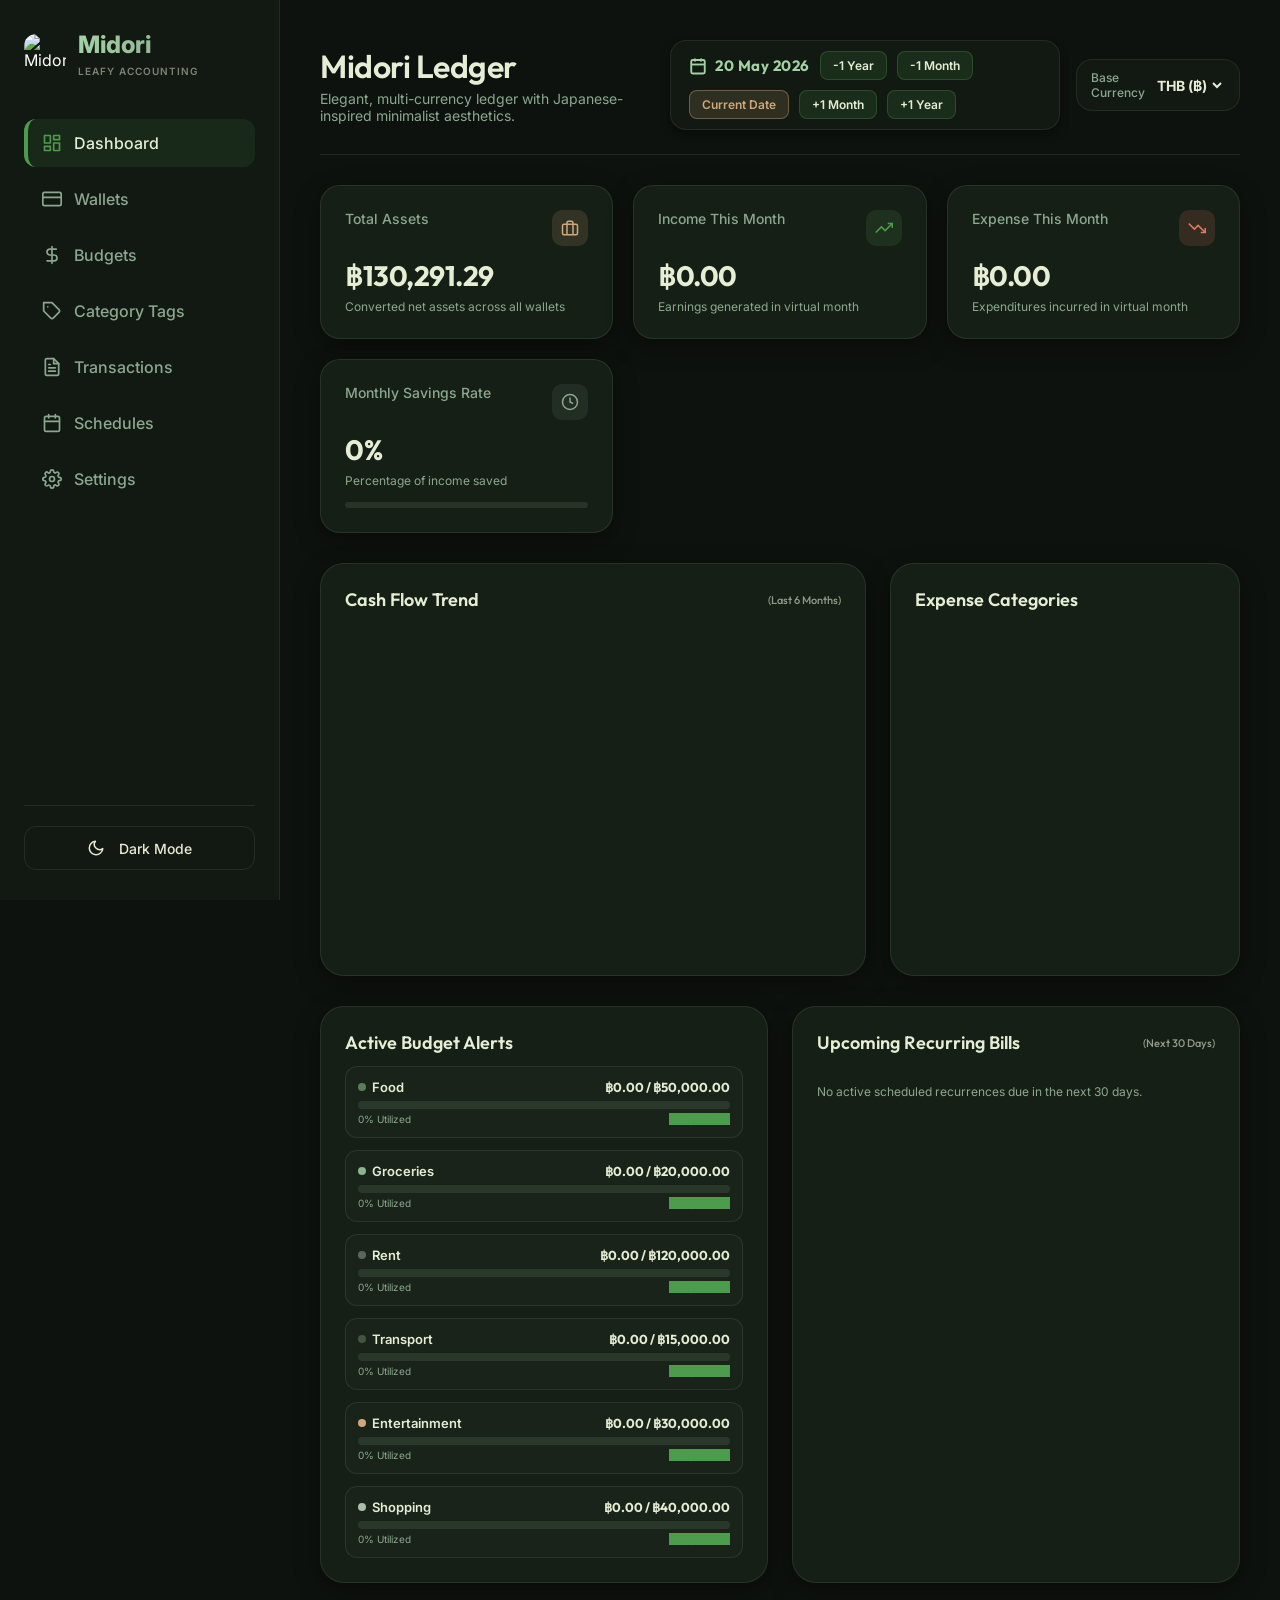
==== commit 8e1143af: "feat: implement responsive date wrapping, centralized time-travel wallet balances, schedule end boun" ====
--- a/android-app/app/src/main/assets/index.html
+++ b/android-app/app/src/main/assets/index.html
@@ -120,11 +120,13 @@
           <div class="time-travel-widget">
             <span class="date-badge">
               <svg viewBox="0 0 24 24" width="18" height="18" stroke="currentColor" stroke-width="2.5" fill="none"><rect x="3" y="4" width="18" height="18" rx="2" ry="2"></rect><line x1="16" y1="2" x2="16" y2="6"></line><line x1="8" y1="2" x2="8" y2="6"></line><line x1="3" y1="10" x2="21" y2="10"></line></svg>
-              <span id="virtualDateDisplay">2026-05-20</span>
+              <span id="virtualDateDisplay">20 May 2026</span>
             </span>
-            <button class="time-travel-btn" id="timeTravelBtn1" onclick="triggerTimeTravel(1)">+1 Day</button>
-            <button class="time-travel-btn" id="timeTravelBtn7" onclick="triggerTimeTravel(7)">+1 Week</button>
-            <button class="time-travel-btn" id="timeTravelBtn30" onclick="triggerTimeTravel(30)">+1 Month</button>
+            <button class="time-travel-btn" id="timeTravelBtnPrevYear" onclick="triggerYearTravel(-1)">-1 Year</button>
+            <button class="time-travel-btn" id="timeTravelBtnPrevMonth" onclick="triggerMonthTravel(-1)">-1 Month</button>
+            <button class="time-travel-btn current-date-btn" id="timeTravelBtnCurrent" onclick="resetToCurrentDate()">Current Date</button>
+            <button class="time-travel-btn" id="timeTravelBtnNextMonth" onclick="triggerMonthTravel(1)">+1 Month</button>
+            <button class="time-travel-btn" id="timeTravelBtnNextYear" onclick="triggerYearTravel(1)">+1 Year</button>
           </div>
 
           <!-- Base Currency Selector -->
@@ -546,6 +548,12 @@
             <div class="color-option" style="background: #a2a86c;" data-color="#a2a86c"></div>
             <div class="color-option" style="background: #5e665c;" data-color="#5e665c"></div>
             <div class="color-option" style="background: #cfa87b;" data-color="#cfa87b"></div>
+            <div class="color-option" style="background: #e5989b;" data-color="#e5989b"></div>
+            <div class="color-option" style="background: #d06a4c;" data-color="#d06a4c"></div>
+            <div class="color-option" style="background: #6d597a;" data-color="#6d597a"></div>
+            <div class="color-option" style="background: #355070;" data-color="#355070"></div>
+            <div class="color-option" style="background: #e09f53;" data-color="#e09f53"></div>
+            <div class="color-option" style="background: #31572c;" data-color="#31572c"></div>
           </div>
         </div>
 
@@ -609,6 +617,12 @@
             <div class="color-option" style="background: #a2a86c;" data-color="#a2a86c"></div>
             <div class="color-option" style="background: #5e665c;" data-color="#5e665c"></div>
             <div class="color-option" style="background: #cfa87b;" data-color="#cfa87b"></div>
+            <div class="color-option" style="background: #e5989b;" data-color="#e5989b"></div>
+            <div class="color-option" style="background: #d06a4c;" data-color="#d06a4c"></div>
+            <div class="color-option" style="background: #6d597a;" data-color="#6d597a"></div>
+            <div class="color-option" style="background: #355070;" data-color="#355070"></div>
+            <div class="color-option" style="background: #e09f53;" data-color="#e09f53"></div>
+            <div class="color-option" style="background: #31572c;" data-color="#31572c"></div>
           </div>
         </div>
 
@@ -672,6 +686,12 @@
             <div class="color-option" style="background: #aabfa9;" data-color="#aabfa9"></div>
             <div class="color-option" style="background: #a2a86c;" data-color="#a2a86c"></div>
             <div class="color-option" style="background: #5e665c;" data-color="#5e665c"></div>
+            <div class="color-option" style="background: #e5989b;" data-color="#e5989b"></div>
+            <div class="color-option" style="background: #d06a4c;" data-color="#d06a4c"></div>
+            <div class="color-option" style="background: #6d597a;" data-color="#6d597a"></div>
+            <div class="color-option" style="background: #355070;" data-color="#355070"></div>
+            <div class="color-option" style="background: #e09f53;" data-color="#e09f53"></div>
+            <div class="color-option" style="background: #31572c;" data-color="#31572c"></div>
           </div>
         </div>
 
@@ -742,7 +762,237 @@
           </div>
         </div>
 
+        <div class="form-row">
+          <div class="input-group">
+            <label for="schedEndDate">End Occurrence Date <span style="font-size:10px; font-weight:400; color:var(--text-muted);">(Optional)</span></label>
+            <input type="date" id="schedEndDate" class="form-control">
+          </div>
+        </div>
+
         <button type="submit" class="form-submit-btn">Initiate Recurring Schedule</button>
+      </form>
+    </div>
+  </div>
+  <!-- ==========================================================================
+       MODAL: EDIT CATEGORY TAG / BUDGET
+       ========================================================================== -->
+  <div class="modal-overlay" id="modalEditCategory">
+    <div class="modal-window">
+      <div class="modal-header">
+        <h3>Edit Tag & Monthly Budget</h3>
+        <button class="modal-close-btn" onclick="closeModal('modalEditCategory')">
+          <svg viewBox="0 0 24 24" width="20" height="20" stroke="currentColor" stroke-width="2" fill="none"><line x1="18" y1="6" x2="6" y2="18"></line><line x1="6" y1="6" x2="18" y2="18"></line></svg>
+        </button>
+      </div>
+      <form class="modal-form" id="editCategoryForm" onsubmit="submitEditCategoryForm(event)">
+        <input type="hidden" id="editCategoryId">
+        <div class="form-row">
+          <div class="input-group">
+            <label for="editCatType">Classification</label>
+            <select id="editCatType" class="form-control" onchange="syncEditCategoryFormBudgetState()" required>
+              <option value="expense">Expense Tag</option>
+              <option value="income">Income Tag</option>
+            </select>
+          </div>
+          <div class="input-group">
+            <label for="editCatIcon">Icon Motif</label>
+            <select id="editCatIcon" class="form-control" required>
+              <option value="leaf">🍃 Leaf</option>
+              <option value="utensils">🍽️ Food Utensils</option>
+               <option value="shoppingCart">🛒 Shopping Cart</option>
+              <option value="shoppingBag">🛍️ Shopping Bag</option>
+              <option value="home">🏠 Home Rent</option>
+              <option value="car">🚗 Car Commute</option>
+              <option value="film">🎬 Movie Leisure</option>
+              <option value="briefcase">💼 Briefcase Job</option>
+              <option value="trendUp">📈 Trend Upwards</option>
+            </select>
+          </div>
+        </div>
+
+        <div class="input-group">
+          <label for="editCatName">Tag Name</label>
+          <input type="text" id="editCatName" class="form-control" placeholder="E.g., Ramen Dinners, Subscriptions" required>
+        </div>
+
+        <div class="input-group" id="editCategoryBudgetGroup">
+          <label for="editCatBudget">Monthly Limit Budget Amount <span style="font-size:10px; font-weight:400; color:var(--text-muted);">(Optional - Set in Base Currency)</span></label>
+          <input type="number" id="editCatBudget" class="form-control" placeholder="Optional. e.g. 20000" min="0" step="any">
+        </div>
+
+        <div class="input-group">
+          <label>Tag Identity Color</label>
+          <div class="color-picker-grid" id="editCatColorPicker">
+            <div class="color-option" style="background: #5a7d5b;" data-color="#5a7d5b"></div>
+            <div class="color-option" style="background: #2d5a27;" data-color="#2d5a27"></div>
+            <div class="color-option" style="background: #8bb38f;" data-color="#8bb38f"></div>
+            <div class="color-option" style="background: #aabfa9;" data-color="#aabfa9"></div>
+            <div class="color-option" style="background: #a2a86c;" data-color="#a2a86c"></div>
+            <div class="color-option" style="background: #5e665c;" data-color="#5e665c"></div>
+            <div class="color-option" style="background: #e5989b;" data-color="#e5989b"></div>
+            <div class="color-option" style="background: #d06a4c;" data-color="#d06a4c"></div>
+            <div class="color-option" style="background: #6d597a;" data-color="#6d597a"></div>
+            <div class="color-option" style="background: #355070;" data-color="#355070"></div>
+            <div class="color-option" style="background: #e09f53;" data-color="#e09f53"></div>
+            <div class="color-option" style="background: #31572c;" data-color="#31572c"></div>
+          </div>
+        </div>
+
+        <button type="submit" class="form-submit-btn">Save Category Changes</button>
+      </form>
+    </div>
+  </div>
+
+  <!-- ==========================================================================
+       MODAL: EDIT TRANSACTION
+       ========================================================================== -->
+  <div class="modal-overlay" id="modalEditTransaction">
+    <div class="modal-window">
+      <div class="modal-header">
+        <h3>Edit Transaction</h3>
+        <button class="modal-close-btn" onclick="closeModal('modalEditTransaction')">
+          <svg viewBox="0 0 24 24" width="20" height="20" stroke="currentColor" stroke-width="2" fill="none"><line x1="18" y1="6" x2="6" y2="18"></line><line x1="6" y1="6" x2="18" y2="18"></line></svg>
+        </button>
+      </div>
+      <form class="modal-form" id="editTransactionForm" onsubmit="submitEditTransactionForm(event)">
+        <input type="hidden" id="editTxId">
+        <!-- Row 1: Type & Amount -->
+        <div class="form-row">
+          <div class="input-group">
+            <label for="editTxType">Type</label>
+            <select id="editTxType" class="form-control" onchange="syncEditTransactionCategoryOptions()" required>
+              <option value="expense">Expense</option>
+              <option value="income">Income</option>
+            </select>
+          </div>
+          <div class="input-group">
+            <label for="editTxAmount">Amount</label>
+            <input type="number" id="editTxAmount" class="form-control" placeholder="0.00" min="0.01" step="any" required>
+          </div>
+        </div>
+
+        <!-- Row 2: Title Description -->
+        <div class="input-group">
+          <label for="editTxTitle">Title Description</label>
+          <input type="text" id="editTxTitle" class="form-control" placeholder="Matcha Tea, Ramen Lunch..." required>
+        </div>
+
+        <!-- Row 3: Wallet & Custom Currency Select (Multi-currency purchase) -->
+        <div class="form-row">
+          <div class="input-group">
+            <label for="editTxWallet">Wallet</label>
+            <select id="editTxWallet" class="form-control" required>
+              <!-- Loaded dynamically -->
+            </select>
+          </div>
+          <div class="input-group">
+            <label for="editTxCurrency">Tx Currency</label>
+            <select id="editTxCurrency" class="form-control" required>
+              <option value="JPY">JPY (¥)</option>
+              <option value="USD">USD ($)</option>
+              <option value="THB">THB (฿)</option>
+              <option value="EUR">EUR (€)</option>
+              <option value="CNY">CNY (¥)</option>
+            </select>
+          </div>
+        </div>
+
+        <!-- Row 4: Category Tag & Transaction Date -->
+        <div class="form-row">
+          <div class="input-group">
+            <label for="editTxCategory">Category Tag</label>
+            <select id="editTxCategory" class="form-control" required>
+              <!-- Loaded dynamically -->
+            </select>
+          </div>
+          <div class="input-group">
+            <label for="editTxDate">Transaction Date</label>
+            <input type="date" id="editTxDate" class="form-control" required>
+          </div>
+        </div>
+
+        <!-- Row 5: Short Note -->
+        <div class="input-group">
+          <label for="editTxNote">Short Note</label>
+          <input type="text" id="editTxNote" class="form-control" placeholder="Optional details...">
+        </div>
+
+        <button type="submit" class="form-submit-btn">Save Transaction Changes</button>
+      </form>
+    </div>
+  </div>
+
+  <!-- ==========================================================================
+       MODAL: EDIT RECURRING SCHEDULE
+       ========================================================================== -->
+  <div class="modal-overlay" id="modalEditSchedule">
+    <div class="modal-window">
+      <div class="modal-header">
+        <h3>Edit Recurring Schedule</h3>
+        <button class="modal-close-btn" onclick="closeModal('modalEditSchedule')">
+          <svg viewBox="0 0 24 24" width="20" height="20" stroke="currentColor" stroke-width="2" fill="none"><line x1="18" y1="6" x2="6" y2="18"></line><line x1="6" y1="6" x2="18" y2="18"></line></svg>
+        </button>
+      </div>
+      <form class="modal-form" id="editScheduleForm" onsubmit="submitEditScheduleForm(event)">
+        <input type="hidden" id="editSchedId">
+        <div class="form-row">
+          <div class="input-group">
+            <label for="editSchedType">Type</label>
+            <select id="editSchedType" class="form-control" onchange="syncEditScheduleCategoryOptions()" required>
+              <option value="expense">Expense Bill</option>
+              <option value="income">Income Deposit</option>
+            </select>
+          </div>
+          <div class="input-group">
+            <label for="editSchedAmount">Recurring Amount</label>
+            <input type="number" id="editSchedAmount" class="form-control" placeholder="0.00" min="0.01" step="any" required>
+          </div>
+        </div>
+
+        <div class="input-group">
+          <label for="editSchedTitle">Schedule Title</label>
+          <input type="text" id="editSchedTitle" class="form-control" placeholder="Netflix Subscription, Salary Deposit..." required>
+        </div>
+
+        <div class="form-row">
+          <div class="input-group">
+            <label for="editSchedWallet">Billing Wallet</label>
+            <select id="editSchedWallet" class="form-control" required>
+              <!-- Loaded dynamically -->
+            </select>
+          </div>
+          <div class="input-group">
+            <label for="editSchedCategory">Category Tag</label>
+            <select id="editSchedCategory" class="form-control" required>
+              <!-- Loaded dynamically -->
+            </select>
+          </div>
+        </div>
+
+        <div class="form-row">
+          <div class="input-group">
+            <label for="editSchedFrequency">Frequency</label>
+            <select id="editSchedFrequency" class="form-control" required>
+              <option value="daily">Daily</option>
+              <option value="weekly">Weekly</option>
+              <option value="monthly">Monthly</option>
+              <option value="yearly">Yearly</option>
+            </select>
+          </div>
+          <div class="input-group">
+            <label for="editSchedStartDate">First Occurrence Date</label>
+            <input type="date" id="editSchedStartDate" class="form-control" required>
+          </div>
+        </div>
+
+        <div class="form-row">
+          <div class="input-group">
+            <label for="editSchedEndDate">End Occurrence Date <span style="font-size:10px; font-weight:400; color:var(--text-muted);">(Optional)</span></label>
+            <input type="date" id="editSchedEndDate" class="form-control">
+          </div>
+        </div>
+
+        <button type="submit" class="form-submit-btn">Save Schedule Changes</button>
       </form>
     </div>
   </div>
--- a/android-app/app/src/main/assets/css/style.css
+++ b/android-app/app/src/main/assets/css/style.css
@@ -277,6 +277,7 @@
 .time-travel-widget {
   display: flex;
   align-items: center;
+  flex-wrap: wrap;
   gap: 10px;
   background: var(--glass-bg);
   border: 1px solid var(--glass-border);
@@ -288,12 +289,14 @@
 .date-badge {
   display: flex;
   align-items: center;
+  flex-shrink: 0;
   gap: 8px;
   font-weight: 700;
   font-size: 15px;
   color: var(--green-mint);
   font-family: 'Outfit', sans-serif;
   letter-spacing: 0.5px;
+  white-space: nowrap;
 }
 body.light-theme .date-badge {
   color: var(--green-forest);
@@ -317,6 +320,19 @@
   background: var(--green-matcha);
   color: #fff;
   box-shadow: 0 0 10px var(--border-glow);
+}
+
+.time-travel-btn.current-date-btn {
+  background: rgba(207, 168, 123, 0.15);
+  border: 1px solid rgba(207, 168, 123, 0.4);
+  color: var(--bamboo-gold);
+}
+
+.time-travel-btn.current-date-btn:hover {
+  background: var(--bamboo-gold);
+  color: var(--text-dark);
+  border-color: var(--bamboo-gold);
+  box-shadow: 0 0 10px rgba(207, 168, 123, 0.5);
 }
 
 /* Dashboard Base Currency Selector */
@@ -1245,8 +1261,8 @@
   gap: 16px;
 }
 
-/* Responsive Media Queries for Mobile Screens */
-@media (max-width: 768px) {
+/* Responsive Media Queries for Mobile/Tablet Screens */
+@media (max-width: 1080px) {
   aside {
     position: fixed;
     top: 0;
@@ -1283,15 +1299,23 @@
   
   .header-controls {
     width: 100%;
-    justify-content: space-between;
-    flex-wrap: wrap;
+    flex-direction: column;
+    align-items: stretch;
     gap: 12px;
   }
   
-  .time-travel-widget, .currency-selector-widget {
-    flex: 1;
-    min-width: 150px;
+  .time-travel-widget {
+    width: 100%;
+    flex-wrap: wrap;
     justify-content: center;
+    gap: 8px;
+    padding: 10px 12px;
+  }
+
+  .currency-selector-widget {
+    width: 100%;
+    justify-content: center;
+    padding: 10px 12px;
   }
   
   .header-title-section h1 {
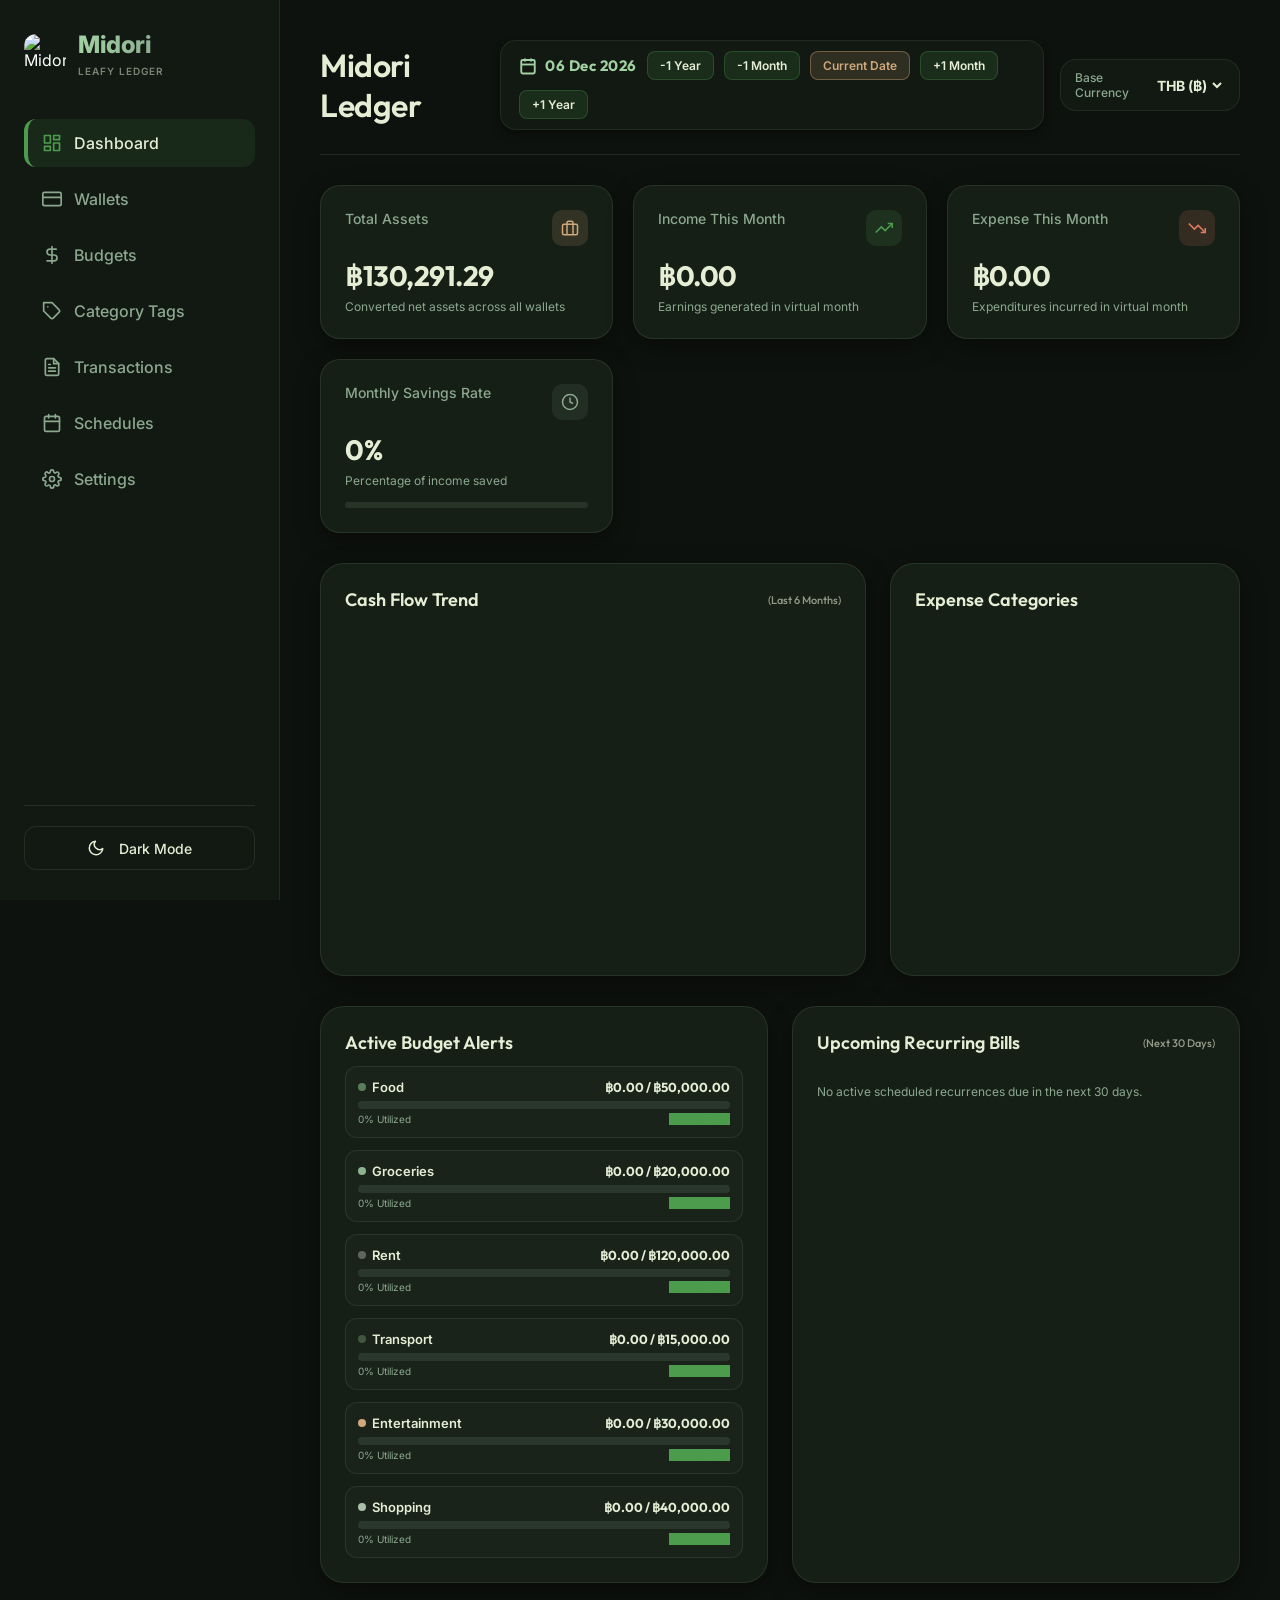
==== commit 9906798f: "Implement Leafy Ledger branding adjustments, renames, Transfer transactions, layout refactoring, set" ====
--- a/android-app/app/src/main/assets/index.html
+++ b/android-app/app/src/main/assets/index.html
@@ -3,7 +3,7 @@
 <head>
   <meta charset="UTF-8">
   <meta name="viewport" content="width=device-width, initial-scale=1.0">
-  <title>Midori — Premium Japanese-Style Finance Ledger</title>
+  <title>Midori — Leafy Ledger</title>
   <link rel="icon" type="image/png" href="image/midori.png">
   <link rel="shortcut icon" type="image/png" href="image/midori.png">
   
@@ -14,15 +14,18 @@
   <!-- Apple Web App Standalone Mode Support -->
   <meta name="apple-mobile-web-app-capable" content="yes">
   <meta name="apple-mobile-web-app-status-bar-style" content="black-translucent">
-  <meta name="apple-mobile-web-app-title" content="Midori">
+  <meta name="apple-mobile-web-app-title" content="Midori — Leafy Ledger">
   <link rel="apple-touch-icon" href="image/midori.png">
 
   <!-- Beautiful Typography and Visual Customization -->
+  <link rel="preconnect" href="https://fonts.googleapis.com">
+  <link rel="preconnect" href="https://fonts.gstatic.com" crossorigin>
+  <link href="https://fonts.googleapis.com/css2?family=Inter:wght@300;400;500;600;700&family=Outfit:wght@300;400;500;600;700;800&display=swap" rel="stylesheet">
   <link rel="stylesheet" href="css/style.css">
   <!-- Chart.js for High-Fidelity Interactive Visualizations -->
   <script src="https://cdn.jsdelivr.net/npm/chart.js"></script>
 </head>
-<body>
+<body class="theme-dark">
 
   <div id="appContainer">
     <!-- Sidebar Backdrop Overlay -->
@@ -38,7 +41,7 @@
             </div>
             <div>
               <div class="brand-name">Midori</div>
-              <span style="font-size: 10px; font-weight:600; opacity:0.5; letter-spacing:1px; text-transform:uppercase;">Leafy Accounting</span>
+              <span style="font-size: 10px; font-weight:600; opacity:0.5; letter-spacing:1px; text-transform:uppercase;">Leafy Ledger</span>
             </div>
           </div>
           <button id="mobileMenuClose" class="mobile-menu-close" aria-label="Close Navigation">
@@ -112,15 +115,21 @@
           </button>
           <div class="header-title-text">
             <h1>Midori Ledger</h1>
-            <p>Elegant, multi-currency ledger with Japanese-inspired minimalist aesthetics.</p>
           </div>
         </div>
         <div class="header-controls">
+          <!-- ZenSync Status Icon -->
+          <div class="sync-status-widget" id="zensync-header-status" style="display: none; align-items: center; gap: 6px; padding: 6px 12px; background: rgba(255, 255, 255, 0.05); border: 1px solid var(--border-color); border-radius: 20px; font-size: 11px; cursor: pointer; backdrop-filter: blur(10px); -webkit-backdrop-filter: blur(10px);" onclick="activeTab='settings'; setupNavigation(); showTab('tab-settings');" title="ZenSync Active. Click to view settings.">
+            <span class="sync-icon-pulse" id="zensync-header-dot" style="display: inline-block; width: 8px; height: 8px; border-radius: 50%; background: var(--green-mint);"></span>
+            <span id="zensync-header-text" style="font-weight: 600; opacity: 0.8;">Synced</span>
+          </div>
+
           <!-- Time Travel Controller -->
           <div class="time-travel-widget">
-            <span class="date-badge">
+            <span class="date-badge" style="position: relative; overflow: hidden; cursor: pointer;">
               <svg viewBox="0 0 24 24" width="18" height="18" stroke="currentColor" stroke-width="2.5" fill="none"><rect x="3" y="4" width="18" height="18" rx="2" ry="2"></rect><line x1="16" y1="2" x2="16" y2="6"></line><line x1="8" y1="2" x2="8" y2="6"></line><line x1="3" y1="10" x2="21" y2="10"></line></svg>
               <span id="virtualDateDisplay">20 May 2026</span>
+              <input type="date" id="headerDatePicker" style="position: absolute; top: 0; left: 0; width: 100%; height: 100%; opacity: 0; cursor: pointer; border: none; padding: 0;">
             </span>
             <button class="time-travel-btn" id="timeTravelBtnPrevYear" onclick="triggerYearTravel(-1)">-1 Year</button>
             <button class="time-travel-btn" id="timeTravelBtnPrevMonth" onclick="triggerMonthTravel(-1)">-1 Month</button>
@@ -262,8 +271,14 @@
            TAB: BUDGETS
            ========================================================================== -->
       <div id="tab-budgets" class="tab-content">
-        <div class="section-header">
-          <h2>Monthly Budgets</h2>
+        <div class="section-header" style="flex-wrap: wrap; gap: 16px;">
+          <div style="display: flex; align-items: center; gap: 16px; flex-wrap: wrap;">
+            <h2 style="margin: 0;">Budgets Tracker</h2>
+            <select id="budgetPeriodSelect" class="currency-select" onchange="switchBudgetPeriod(this.value)" style="margin: 0; padding: 6px 12px; height: auto; border: 1px solid var(--border-color); border-radius: 8px; background: var(--glass-bg);">
+              <option value="monthly">Monthly Limit View</option>
+              <option value="yearly">Yearly Limit View</option>
+            </select>
+          </div>
         </div>
         
         <div class="budgets-grid" id="budgetsContainer">
@@ -293,10 +308,10 @@
            ========================================================================== -->
       <div id="tab-ledger" class="tab-content">
         <div class="section-header">
-          <h2>Ledger History</h2>
+          <h2>Transactions History</h2>
           <button class="add-btn" onclick="openModal('modalTransaction')">
             <svg viewBox="0 0 24 24" width="18" height="18" stroke="currentColor" stroke-width="2.5" fill="none"><line x1="12" y1="5" x2="12" y2="19"></line><line x1="5" y1="12" x2="19" y2="12"></line></svg>
-            Record Transaction
+            Add Transaction
           </button>
         </div>
 
@@ -375,15 +390,104 @@
            TAB: SETTINGS
            ========================================================================== -->
       <div id="tab-settings" class="tab-content">
-        <h2>App Configuration</h2>
+        <h2>App Configuration & Guide</h2>
         
-        <div class="settings-group">
-          <h3>High Fidelity Mock Data</h3>
-          <p>Instantly pre-populate your ledger with 45 days of rich, multi-currency financial mock data, categories, and active schedules to preview charts and budget alerts immediately.</p>
-          <div class="settings-action-row">
-            <button class="add-btn" onclick="loadMatchaMockData()">
-              Generate Japanese Matcha Demo Data
-            </button>
+        <!-- Zen Quick Visual Guide -->
+        <div class="settings-group" style="border-left: 4px solid var(--green-matcha); background: rgba(77, 156, 78, 0.04); margin-bottom: 24px; padding: 24px;">
+          <h3 style="color: var(--green-sage); margin-bottom: 12px; display: flex; align-items: center; gap: 8px;">
+            🌿 Quick User Guide
+          </h3>
+          <p style="font-size: 13px; opacity: 0.9; margin-bottom: 16px;">Welcome to Midori Ledger, your minimalist workspace for elegant financial tracking. Learn how to master its leafy accounting features:</p>
+          
+          <div style="display: grid; grid-template-columns: repeat(auto-fit, minmax(280px, 1fr)); gap: 16px;">
+            <div style="background: var(--bg-card); border: 1px solid var(--border-color); padding: 14px; border-radius: 12px;">
+              <h4 style="font-size: 14px; color: var(--green-mint); margin-bottom: 6px; display: flex; align-items: center; gap: 6px;">
+                🕰️ Virtual Time-Travel
+              </h4>
+              <p style="font-size: 12px; line-height: 1.5; opacity: 0.8;">Click the top green calendar badge or use the step buttons to change dates. Future scheduled items generate automatically, and returning to the past will dynamically filter them out.</p>
+            </div>
+            
+            <div style="background: var(--bg-card); border: 1px solid var(--border-color); padding: 14px; border-radius: 12px;">
+              <h4 style="font-size: 14px; color: var(--green-mint); margin-bottom: 6px; display: flex; align-items: center; gap: 6px;">
+                💳 Multi-Currency Sync
+              </h4>
+              <p style="font-size: 12px; line-height: 1.5; opacity: 0.8;">Wallet cards show balances converted to the active Base Currency, plus their original local values. Changing the base currency at the header instantly updates all metrics.</p>
+            </div>
+            
+            <div style="background: var(--bg-card); border: 1px solid var(--border-color); padding: 14px; border-radius: 12px;">
+              <h4 style="font-size: 14px; color: var(--green-mint); margin-bottom: 6px; display: flex; align-items: center; gap: 6px;">
+                📈 Flexible Budgets
+              </h4>
+              <p style="font-size: 12px; line-height: 1.5; opacity: 0.8;">Taggings can be selected to be included in the Budget Panel via checkboxes. Specific monthly and yearly limit thresholds can be configured directly from the Budgets tab.</p>
+            </div>
+            
+            <div style="background: var(--bg-card); border: 1px solid var(--border-color); padding: 14px; border-radius: 12px;">
+              <h4 style="font-size: 14px; color: var(--green-mint); margin-bottom: 6px; display: flex; align-items: center; gap: 6px;">
+                📅 Recurrence Rules
+              </h4>
+              <p style="font-size: 12px; line-height: 1.5; opacity: 0.8;">Setup automated salaries, recurring bills, or subscription deposits under the Schedules tab. You can optionally enforce custom expiration bounds via End Occurrence dates.</p>
+            </div>
+          </div>
+        </div>
+        
+        <!-- ZenSync (E2E Encrypted Sync) Card -->
+        <div class="settings-group" style="border-left: 4px solid var(--green-sage);">
+          <h3>ZenSync Cloud Synchronization 🍃</h3>
+          <p>Link your PC and mobile devices securely. All data is encrypted on your device using AES-GCM-256 before upload. Nobody, including the storage broker, can read your ledger without your private Sync Key.</p>
+          
+          <!-- Auto-advance date setting -->
+          <div style="margin-bottom: 20px; border-bottom: 1px solid var(--border-color); padding-bottom: 16px;">
+            <label style="display:flex; align-items:center; gap:8px; cursor:pointer; font-weight: 500; font-size: 13px;">
+              <input type="checkbox" id="sync-auto-device-date" checked style="width:16px; height:16px; accent-color:var(--green-matcha); cursor:pointer;" onchange="toggleAutoDeviceDate(this.checked)">
+              <span>Auto-Advance virtual system date to today on application startup</span>
+            </label>
+          </div>
+
+          <div id="zensync-disabled-view">
+            <p style="font-size: 13px; opacity: 0.8; margin-bottom: 16px;">Cloud synchronization is currently <b>Disabled</b>. You can enable it to back up your ledger or pair with another device.</p>
+            <div class="settings-action-row">
+              <button class="add-btn" onclick="enableZenSync()">Enable Cloud Sync</button>
+              <button class="btn-secondary" onclick="openPairingModal()">Link Existing Device</button>
+            </div>
+          </div>
+
+          <div id="zensync-enabled-view" style="display: none;">
+            <div style="background: rgba(255,255,255,0.03); border: 1px solid var(--border-color); border-radius: 12px; padding: 16px; margin-bottom: 16px;">
+              <div style="display: flex; justify-content: space-between; align-items: center; margin-bottom: 12px;">
+                <span style="font-size: 13px; opacity: 0.8;">Sync Status: <b id="sync-status-label" style="color: var(--green-mint);">Active</b></span>
+                <span id="sync-last-time" style="font-size: 11px; opacity: 0.6;">Never synced</span>
+              </div>
+              <div style="margin-bottom: 12px;">
+                <label style="font-size: 10px; text-transform: uppercase; color: var(--text-muted); display: block; margin-bottom: 4px;">Sync ID (Public Address)</label>
+                <div style="display: flex; gap: 8px;">
+                  <input type="text" id="sync-id-display" class="form-control" style="font-family: monospace; font-size: 12px; background: rgba(0,0,0,0.2);" readonly>
+                  <button class="btn-secondary" style="padding: 0 12px;" onclick="copySyncField('sync-id-display')">Copy</button>
+                </div>
+              </div>
+              <div style="margin-bottom: 12px;">
+                <label style="font-size: 10px; text-transform: uppercase; color: var(--text-muted); display: block; margin-bottom: 4px;">Private Sync Key (Keep Secret!)</label>
+                <div style="display: flex; gap: 8px;">
+                  <input type="password" id="sync-key-display" class="form-control" style="font-family: monospace; font-size: 12px; background: rgba(0,0,0,0.2);" readonly>
+                  <button class="btn-secondary" style="padding: 0 12px;" id="btn-toggle-sync-key-visibility" onclick="toggleSyncKeyVisibility()">Show</button>
+                  <button class="btn-secondary" style="padding: 0 12px;" onclick="copySyncField('sync-key-display')">Copy</button>
+                </div>
+              </div>
+              
+              <!-- QR Code pairing canvas container -->
+              <div style="display: flex; flex-direction: column; align-items: center; margin-top: 16px; border-top: 1px solid var(--border-color); padding-top: 16px;">
+                <span style="font-size: 12px; font-weight: 600; margin-bottom: 8px; color: var(--green-mint);">Pairing QR Code</span>
+                <div style="background: white; padding: 12px; border-radius: 8px; display: inline-flex;" id="sync-qrcode-wrap">
+                  <canvas id="sync-qrcode-canvas" width="160" height="160"></canvas>
+                </div>
+                <span style="font-size: 10px; opacity: 0.6; text-align: center; margin-top: 8px; max-width: 260px; line-height: 1.4;">Scan this QR code from your other device inside Midori to instantly pair and link them.</span>
+              </div>
+            </div>
+
+            <div class="settings-action-row" style="flex-wrap: wrap; gap: 8px;">
+              <button class="btn-secondary" onclick="forceSyncPush()">Export Data to Cloud</button>
+              <button class="btn-secondary" onclick="forceSyncPull()">Import Data From Cloud</button>
+              <button class="btn-danger" style="margin-left: auto;" onclick="disableZenSync()">Disable Cloud Sync</button>
+            </div>
           </div>
         </div>
 
@@ -398,43 +502,59 @@
         </div>
 
         <div class="settings-group">
-          <h3>Set to Default</h3>
-          <p>Restore the app to its original factory state with default wallets, category tags, and core preferences. This will replace your current settings and data.</p>
-          <div class="settings-action-row">
-            <button class="btn-secondary" onclick="triggerDefaultReset()">Set to Default State</button>
-          </div>
-        </div>
-
-        <div class="settings-group">
           <h3>Erase Database</h3>
           <p style="color:var(--autumn-terracotta);">Warning: This action will completely erase all wallets, transactions, tags, budgets, and histories saved in LocalStorage and reset the database to a completely empty clean slate.</p>
           <div class="settings-action-row">
             <button class="btn-danger" onclick="triggerStateReset()">Reset to Blank Slate</button>
           </div>
         </div>
+
+        <div class="settings-group" style="border-left: 4px solid var(--green-sage);">
+          <h3>Version</h3>
+          <p>System update and release integrity verification.</p>
+          <div style="background: rgba(255,255,255,0.03); border: 1px solid var(--border-color); border-radius: 12px; padding: 16px; font-size: 13px; line-height: 1.6; display: flex; flex-direction: column; gap: 8px;">
+            <div><strong>App Name:</strong> Midori — Leafy Ledger</div>
+            <div><strong>Version:</strong> 1.3.0 (Build 2026.05.29-v11)</div>
+            <div><strong>Last Updated:</strong> May 29, 2026</div>
+            <div><strong>Sync Engine:</strong> ZenSync Local AES-GCM-256 (PWA-v11)</div>
+          </div>
+        </div>
       </div>
     </main>
   </div>
 
   <!-- ==========================================================================
-       MODAL: RECORD TRANSACTION
+       MODAL: ADD TRANSACTION
        ========================================================================== -->
   <div class="modal-overlay" id="modalTransaction">
     <div class="modal-window">
       <div class="modal-header">
-        <h3>Record Transaction</h3>
+        <h3>Add Transaction</h3>
         <button class="modal-close-btn" onclick="closeModal('modalTransaction')">
           <svg viewBox="0 0 24 24" width="20" height="20" stroke="currentColor" stroke-width="2" fill="none"><line x1="18" y1="6" x2="6" y2="18"></line><line x1="6" y1="6" x2="18" y2="18"></line></svg>
         </button>
       </div>
       <form class="modal-form" id="transactionForm" onsubmit="submitTransactionForm(event)">
-        <!-- Row 1: Type & Amount -->
+        <!-- Row 1: Title -->
+        <div class="input-group">
+          <label for="txTitle">Title</label>
+          <input type="text" id="txTitle" class="form-control" placeholder="Matcha Tea, Ramen Lunch..." required>
+        </div>
+
+        <!-- Row 2: Details -->
+        <div class="input-group">
+          <label for="txNote">Details</label>
+          <input type="text" id="txNote" class="form-control" placeholder="Optional details...">
+        </div>
+
+        <!-- Row 3: Type & Amount -->
         <div class="form-row">
           <div class="input-group">
             <label for="txType">Type</label>
-            <select id="txType" class="form-control" onchange="syncTransactionCategoryOptions()" required>
+            <select id="txType" class="form-control" onchange="handleTxTypeChange()" required>
               <option value="expense">Expense</option>
               <option value="income">Income</option>
+              <option value="transfer">Transfer</option>
             </select>
           </div>
           <div class="input-group">
@@ -443,22 +563,26 @@
           </div>
         </div>
 
-        <!-- Row 2: Title Description -->
-        <div class="input-group">
-          <label for="txTitle">Title Description</label>
-          <input type="text" id="txTitle" class="form-control" placeholder="Matcha Tea, Ramen Lunch..." required>
-        </div>
-
-        <!-- Row 3: Wallet & Custom Currency Select (Multi-currency purchase) -->
-        <div class="form-row">
-          <div class="input-group">
-            <label for="txWallet">Wallet</label>
+        <!-- Row 4: From Wallet & To Wallet (Conditional) -->
+        <div class="form-row">
+          <div class="input-group">
+            <label for="txWallet" id="txWalletLabel">From Wallet</label>
             <select id="txWallet" class="form-control" onchange="syncTransactionCurrencyDefault()" required>
               <!-- Loaded dynamically -->
             </select>
           </div>
-          <div class="input-group">
-            <label for="txCurrency">Tx Currency</label>
+          <div class="input-group" id="txToWalletGroup" style="display: none;">
+            <label for="txToWallet">To Wallet</label>
+            <select id="txToWallet" class="form-control">
+              <!-- Loaded dynamically -->
+            </select>
+          </div>
+        </div>
+
+        <!-- Row 5: Currency & Transaction Date -->
+        <div class="form-row">
+          <div class="input-group">
+            <label for="txCurrency">Currency</label>
             <select id="txCurrency" class="form-control" required>
               <option value="JPY">JPY (¥)</option>
               <option value="USD">USD ($)</option>
@@ -467,29 +591,21 @@
               <option value="CNY">CNY (¥)</option>
             </select>
           </div>
-        </div>
-
-        <!-- Row 4: Category Tag & Transaction Date -->
-        <div class="form-row">
-          <div class="input-group">
-            <label for="txCategory">Category Tag</label>
-            <select id="txCategory" class="form-control" required>
-              <!-- Loaded dynamically -->
-            </select>
-          </div>
           <div class="input-group">
             <label for="txDate">Transaction Date</label>
             <input type="date" id="txDate" class="form-control" required>
           </div>
         </div>
 
-        <!-- Row 5: Short Note -->
-        <div class="input-group">
-          <label for="txNote">Short Note</label>
-          <input type="text" id="txNote" class="form-control" placeholder="Optional details...">
-        </div>
-
-        <button type="submit" class="form-submit-btn">Save Ledger Entry</button>
+        <!-- Row 6: Category Tag (Conditional) -->
+        <div class="input-group" id="txCategoryGroup">
+          <label for="txCategory">Category Tag</label>
+          <select id="txCategory" class="form-control" required>
+            <!-- Loaded dynamically -->
+          </select>
+        </div>
+
+        <button type="submit" class="form-submit-btn" style="margin-top: 16px;">Save Ledger Entry</button>
       </form>
     </div>
   </div>
@@ -672,9 +788,11 @@
           <input type="text" id="catName" class="form-control" placeholder="E.g., Ramen Dinners, Subscriptions" required>
         </div>
 
-        <div class="input-group" id="categoryBudgetGroup">
-          <label for="catBudget">Monthly Limit Budget Amount <span style="font-size:10px; font-weight:400; color:var(--text-muted);">(Optional - Set in Base Currency)</span></label>
-          <input type="number" id="catBudget" class="form-control" placeholder="Optional. e.g. 20000" min="0" step="any">
+        <div class="input-group">
+          <label style="display:flex; align-items:center; gap:8px; cursor:pointer; font-weight: 500; font-size: 14px; margin-top: 8px; margin-bottom: 8px;">
+            <input type="checkbox" id="catIncludeInBudget" checked style="width:18px; height:18px; accent-color:var(--green-matcha); cursor:pointer;">
+            <span>Include in Budgets Panel</span>
+          </label>
         </div>
 
         <div class="input-group">
@@ -815,9 +933,11 @@
           <input type="text" id="editCatName" class="form-control" placeholder="E.g., Ramen Dinners, Subscriptions" required>
         </div>
 
-        <div class="input-group" id="editCategoryBudgetGroup">
-          <label for="editCatBudget">Monthly Limit Budget Amount <span style="font-size:10px; font-weight:400; color:var(--text-muted);">(Optional - Set in Base Currency)</span></label>
-          <input type="number" id="editCatBudget" class="form-control" placeholder="Optional. e.g. 20000" min="0" step="any">
+        <div class="input-group">
+          <label style="display:flex; align-items:center; gap:8px; cursor:pointer; font-weight: 500; font-size: 14px; margin-top: 8px; margin-bottom: 8px;">
+            <input type="checkbox" id="editCatIncludeInBudget" checked style="width:18px; height:18px; accent-color:var(--green-matcha); cursor:pointer;">
+            <span>Include in Budgets Panel</span>
+          </label>
         </div>
 
         <div class="input-group">
@@ -856,13 +976,26 @@
       </div>
       <form class="modal-form" id="editTransactionForm" onsubmit="submitEditTransactionForm(event)">
         <input type="hidden" id="editTxId">
-        <!-- Row 1: Type & Amount -->
+        <!-- Row 1: Title -->
+        <div class="input-group">
+          <label for="editTxTitle">Title</label>
+          <input type="text" id="editTxTitle" class="form-control" placeholder="Matcha Tea, Ramen Lunch..." required>
+        </div>
+
+        <!-- Row 2: Details -->
+        <div class="input-group">
+          <label for="editTxNote">Details</label>
+          <input type="text" id="editTxNote" class="form-control" placeholder="Optional details...">
+        </div>
+
+        <!-- Row 3: Type & Amount -->
         <div class="form-row">
           <div class="input-group">
             <label for="editTxType">Type</label>
-            <select id="editTxType" class="form-control" onchange="syncEditTransactionCategoryOptions()" required>
+            <select id="editTxType" class="form-control" onchange="handleEditTxTypeChange()" required>
               <option value="expense">Expense</option>
               <option value="income">Income</option>
+              <option value="transfer">Transfer</option>
             </select>
           </div>
           <div class="input-group">
@@ -871,22 +1004,26 @@
           </div>
         </div>
 
-        <!-- Row 2: Title Description -->
-        <div class="input-group">
-          <label for="editTxTitle">Title Description</label>
-          <input type="text" id="editTxTitle" class="form-control" placeholder="Matcha Tea, Ramen Lunch..." required>
-        </div>
-
-        <!-- Row 3: Wallet & Custom Currency Select (Multi-currency purchase) -->
-        <div class="form-row">
-          <div class="input-group">
-            <label for="editTxWallet">Wallet</label>
-            <select id="editTxWallet" class="form-control" required>
+        <!-- Row 4: From Wallet & To Wallet (Conditional) -->
+        <div class="form-row">
+          <div class="input-group">
+            <label for="editTxWallet" id="editTxWalletLabel">From Wallet</label>
+            <select id="editTxWallet" class="form-control" onchange="syncEditTransactionCurrencyDefault()" required>
               <!-- Loaded dynamically -->
             </select>
           </div>
-          <div class="input-group">
-            <label for="editTxCurrency">Tx Currency</label>
+          <div class="input-group" id="editTxToWalletGroup" style="display: none;">
+            <label for="editTxToWallet">To Wallet</label>
+            <select id="editTxToWallet" class="form-control">
+              <!-- Loaded dynamically -->
+            </select>
+          </div>
+        </div>
+
+        <!-- Row 5: Currency & Transaction Date -->
+        <div class="form-row">
+          <div class="input-group">
+            <label for="editTxCurrency">Currency</label>
             <select id="editTxCurrency" class="form-control" required>
               <option value="JPY">JPY (¥)</option>
               <option value="USD">USD ($)</option>
@@ -895,29 +1032,21 @@
               <option value="CNY">CNY (¥)</option>
             </select>
           </div>
-        </div>
-
-        <!-- Row 4: Category Tag & Transaction Date -->
-        <div class="form-row">
-          <div class="input-group">
-            <label for="editTxCategory">Category Tag</label>
-            <select id="editTxCategory" class="form-control" required>
-              <!-- Loaded dynamically -->
-            </select>
-          </div>
           <div class="input-group">
             <label for="editTxDate">Transaction Date</label>
             <input type="date" id="editTxDate" class="form-control" required>
           </div>
         </div>
 
-        <!-- Row 5: Short Note -->
-        <div class="input-group">
-          <label for="editTxNote">Short Note</label>
-          <input type="text" id="editTxNote" class="form-control" placeholder="Optional details...">
-        </div>
-
-        <button type="submit" class="form-submit-btn">Save Transaction Changes</button>
+        <!-- Row 6: Category Tag (Conditional) -->
+        <div class="input-group" id="editTxCategoryGroup">
+          <label for="editTxCategory">Category Tag</label>
+          <select id="editTxCategory" class="form-control" required>
+            <!-- Loaded dynamically -->
+          </select>
+        </div>
+
+        <button type="submit" class="form-submit-btn" style="margin-top: 16px;">Save Transaction Changes</button>
       </form>
     </div>
   </div>
@@ -996,6 +1125,90 @@
       </form>
     </div>
   </div>
+
+  <!-- ==========================================================================
+       MODAL: EDIT BUDGET LIMITS
+       ========================================================================== -->
+  <div class="modal-overlay" id="modalEditBudget">
+    <div class="modal-window">
+      <div class="modal-header">
+        <h3>Edit Category Budget Limits</h3>
+        <button class="modal-close-btn" onclick="closeModal('modalEditBudget')">
+          <svg viewBox="0 0 24 24" width="20" height="20" stroke="currentColor" stroke-width="2" fill="none"><line x1="18" y1="6" x2="6" y2="18"></line><line x1="6" y1="6" x2="18" y2="18"></line></svg>
+        </button>
+      </div>
+      <form class="modal-form" id="editBudgetForm" onsubmit="submitEditBudgetForm(event)">
+        <input type="hidden" id="editBudgetCategoryId">
+        
+        <div class="input-group">
+          <label style="font-weight: 700; font-size: 16px;" id="editBudgetCategoryLabel">Category: Food</label>
+        </div>
+
+        <div class="form-row">
+          <div class="input-group">
+            <label for="editBudgetMonthly">Monthly Budget Limit <span style="font-size:10px; font-weight:400; color:var(--text-muted);">(Base Currency)</span></label>
+            <input type="number" id="editBudgetMonthly" class="form-control" placeholder="Optional. e.g. 50000" min="0" step="any">
+          </div>
+          <div class="input-group">
+            <label for="editBudgetYearly">Yearly Budget Limit <span style="font-size:10px; font-weight:400; color:var(--text-muted);">(Base Currency)</span></label>
+            <input type="number" id="editBudgetYearly" class="form-control" placeholder="Optional. e.g. 600000" min="0" step="any">
+          </div>
+        </div>
+
+        <button type="submit" class="form-submit-btn">Save Budget Limits</button>
+      </form>
+    </div>
+  </div>
+
+  <!-- ==========================================================================
+       MODAL: LINK EXISTING DEVICE (Pairing Modal)
+       ========================================================================== -->
+  <div class="modal-overlay" id="modalPairing">
+    <div class="modal-window" style="max-width: 450px;">
+      <div class="modal-header">
+        <h3>Link Existing Device</h3>
+        <button class="modal-close-btn" onclick="closeModal('modalPairing')">
+          <svg viewBox="0 0 24 24" width="20" height="20" stroke="currentColor" stroke-width="2" fill="none"><line x1="18" y1="6" x2="6" y2="18"></line><line x1="6" y1="6" x2="18" y2="18"></line></svg>
+        </button>
+      </div>
+      <form class="modal-form" id="pairingForm" onsubmit="submitPairingForm(event)">
+        <p style="font-size: 12px; opacity: 0.8; margin-bottom: 16px; line-height: 1.5;">
+          Enter the Pairing Code or credentials from your other device to synchronize your ledger. 
+          <span style="color: var(--autumn-terracotta); font-weight: 600; display: block; margin-top: 4px;">Warning: This will overwrite your current local database with the synced cloud data.</span>
+        </p>
+
+        <!-- Method A: Text input code -->
+        <div class="input-group">
+          <label for="pairingCode">Pairing Code (Combined String)</label>
+          <textarea id="pairingCode" class="form-control" style="height: 80px; font-family: monospace; font-size: 11px; resize: none;" placeholder="Format: mds_xxx...|msk_yyy..." required></textarea>
+        </div>
+
+        <!-- Method B: Camera scan button -->
+        <div class="input-group" style="display: flex; flex-direction: column; align-items: center; border-top: 1px solid var(--border-color); padding-top: 16px; margin-top: 16px;">
+          <span style="font-size: 12px; margin-bottom: 8px;">Or scan the Pairing QR Code from your other device:</span>
+          <button type="button" class="btn-secondary" id="btn-scan-qr" onclick="startQRScanner()" style="display: flex; align-items: center; gap: 8px;">
+            <svg viewBox="0 0 24 24" width="16" height="16" stroke="currentColor" stroke-width="2" fill="none"><path d="M23 19a2 2 0 0 1-2 2H3a2 2 0 0 1-2-2V8a2 2 0 0 1 2-2h4l2-3h6l2 3h4a2 2 0 0 1 2 2z"></path><circle cx="12" cy="13" r="4"></circle></svg>
+            Scan Pairing QR Code
+          </button>
+          
+          <!-- Hidden video element for camera stream -->
+          <div id="qr-reader-container" style="display: none; width: 100%; max-width: 320px; border-radius: 8px; overflow: hidden; margin-top: 12px; border: 2px solid var(--green-matcha); position: relative;">
+            <video id="qr-video" style="width: 100%; height: auto; transform: scaleX(1);"></video>
+            <div style="position: absolute; top: 0; left: 0; right: 0; bottom: 0; border: 40px solid rgba(0,0,0,0.5); pointer-events: none; display: flex; align-items: center; justify-content: center;">
+              <div style="width: 100%; height: 100%; border: 2px dashed var(--green-mint);"></div>
+            </div>
+            <button type="button" class="btn-danger" style="position: absolute; bottom: 8px; right: 8px; padding: 4px 8px; font-size: 10px;" onclick="stopQRScanner()">Cancel Scan</button>
+          </div>
+        </div>
+
+        <button type="submit" class="form-submit-btn" style="margin-top: 20px;">Pair & Sync Ledger</button>
+      </form>
+    </div>
+  </div>
+
+  <!-- QR Code and External Utilities -->
+  <script src="js/qrcode.min.js"></script>
+  <script src="js/jsqr.min.js"></script>
 
   <!-- Core Javascript Engines -->
   <script src="js/state.js"></script>
@@ -1008,8 +1221,32 @@
     if ('serviceWorker' in navigator) {
       window.addEventListener('load', () => {
         navigator.serviceWorker.register('./sw.js')
-          .then((reg) => console.log('Midori Service Worker registered successfully:', reg.scope))
+          .then((reg) => {
+            console.log('Midori Service Worker registered successfully:', reg.scope);
+            
+            // Check for updates periodically or on page load
+            reg.onupdatefound = () => {
+              const installingWorker = reg.installing;
+              installingWorker.onstatechange = () => {
+                if (installingWorker.state === 'installed') {
+                  if (navigator.serviceWorker.controller) {
+                    console.log('New Midori version detected. Upgrading in background...');
+                  }
+                }
+              };
+            };
+          })
           .catch((err) => console.error('Midori Service Worker registration failed:', err));
+      });
+
+      // Automatically reload the page when a new service worker takes over control
+      let refreshing = false;
+      navigator.serviceWorker.addEventListener('controllerchange', () => {
+        if (!refreshing) {
+          refreshing = true;
+          console.log('New Service Worker active. Reloading page to apply updates...');
+          window.location.reload();
+        }
       });
     }
   </script>
